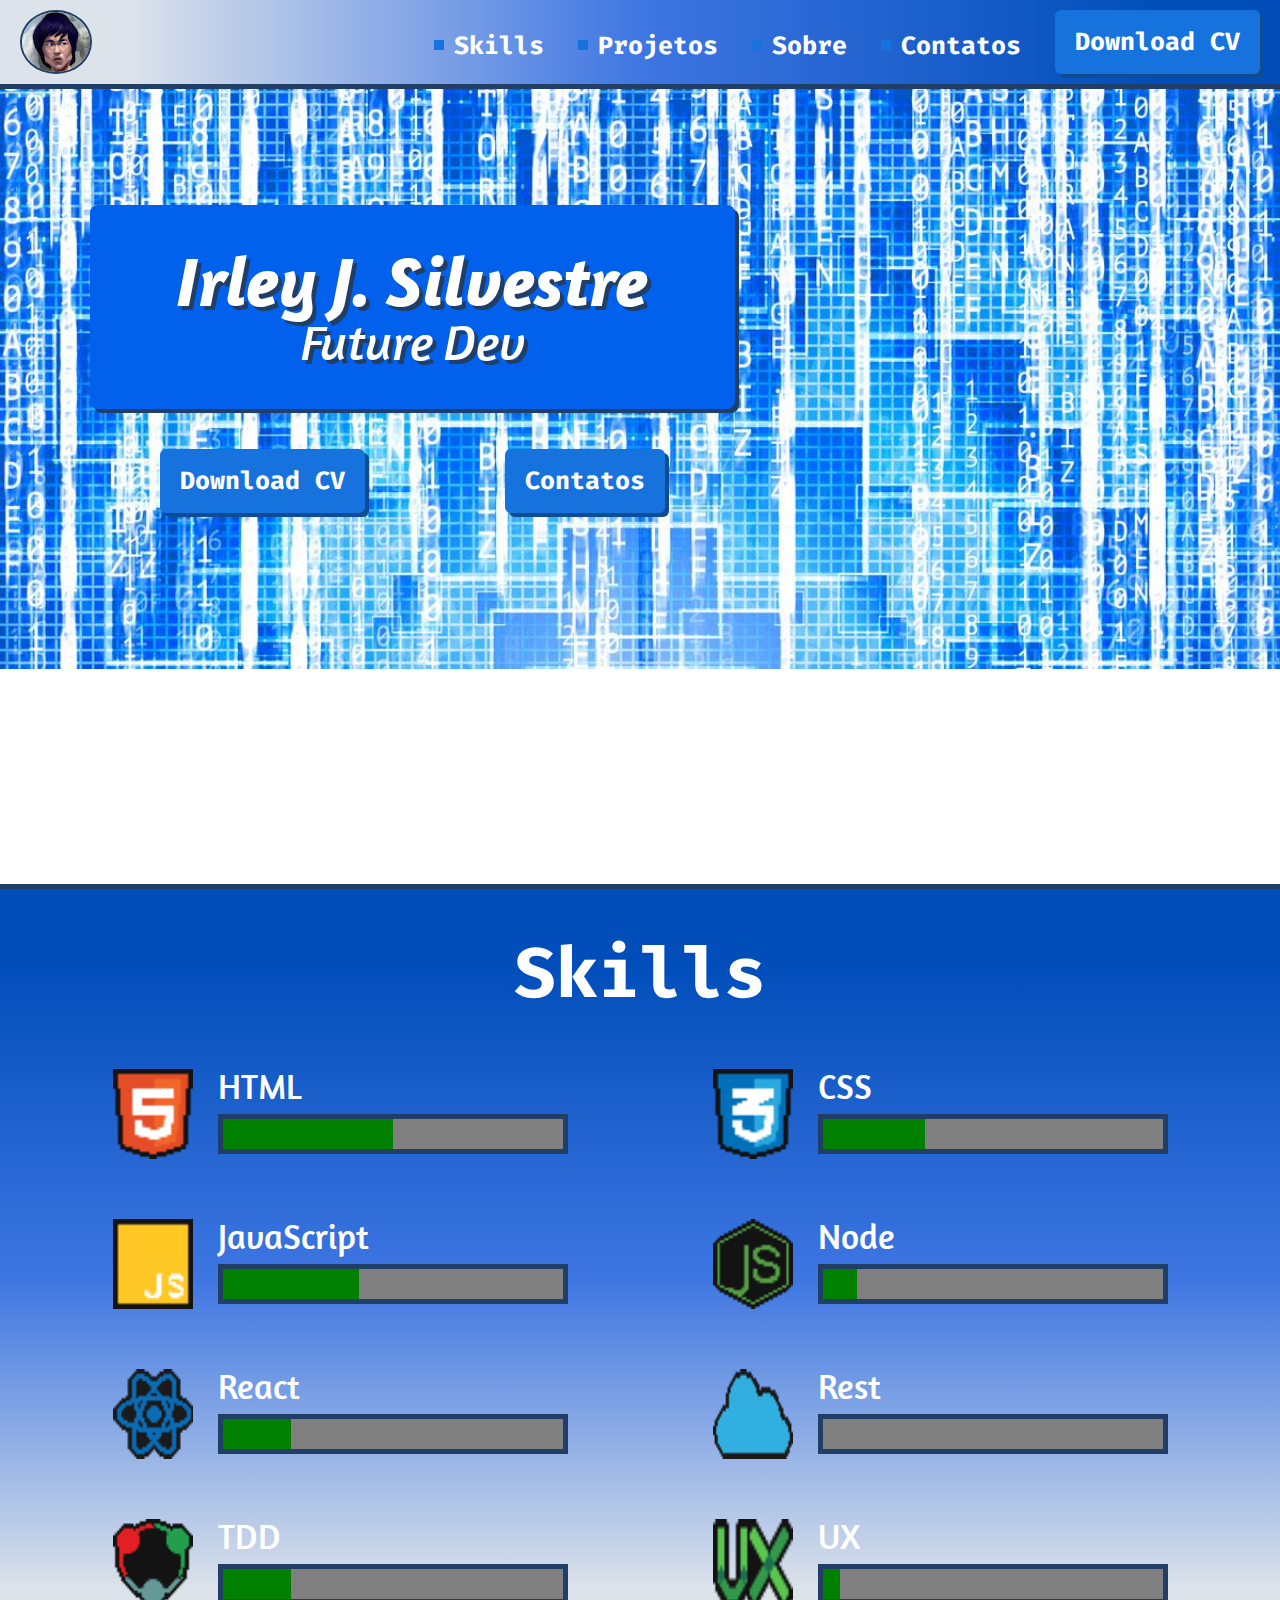
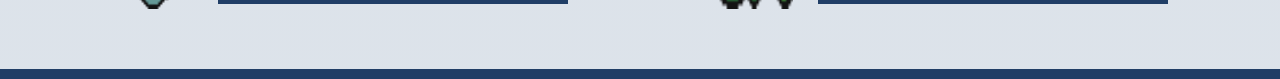
==== index.html @ 243b1c87 "Aplicado RS CSS" ====
<!DOCTYPE html>
<html lang="pt-BR">
    <head>
        <meta charset="UTF-8">
        <meta http-equiv="X-UA-Compatible" content="IE=edge">
        <meta name="viewport" content="width=device-width, initial-scale=1.0">

        <title>Projeto Curso HTML e CSS Feliz</title>

        <link rel="preconnect" href="https://fonts.gstatic.com">
        <link href="https://fonts.googleapis.com/css2?family=Fira+Code:wght@300;500&display=swap" rel="stylesheet">
        <link rel="preconnect" href="https://fonts.gstatic.com">
        <link href="https://fonts.googleapis.com/css2?family=Amaranth:ital@0;1&display=swap" rel="stylesheet">
        
        <link rel="stylesheet" href="./css/reset.css">
        <link rel="stylesheet" href="./css/header.css">
        <link rel="stylesheet" href="./css/banner.css">
        <link rel="stylesheet" href="./css/box.css">
        <link rel="stylesheet" href="./css/main-title.css">
        <link rel="stylesheet" href="./css/subtitle.css">
        <link rel="stylesheet" href="./css/action.css">
        <link rel="stylesheet" href="./css/buttons.css">
        <link rel="stylesheet" href="./css/section.css">
        <link rel="stylesheet" href="./css/skill-tec.css">
        <link rel="stylesheet" href="./css/progress-bar.css">

    </head>
    <body>
        <header class="header">
            <img class="imgLogo" src="./assets/img/caricatura_lee.png" alt="Logomarco do site">
            <nav class="navigation">
                <a class="action" href="#" lang="en">Skills</a>
                <a class="action" href="#">Projetos</a>
                <a class="action" href="#">Sobre</a>
                <a class="action" href="#">Contatos</a>
                <a class="button" href="" lang="en"> Download CV </a>
            </nav>                        
        </header> 
        <section class="banner">
            <div class="wrapper">
                <div class="box">
                    <h1 class="main-title"> Irley J. Silvestre </h1>
                    <h2 class="subTittle">Future Dev</h2>                
                </div>

                <div class="navigation">
                    <a class="button" href="#">Download CV</a>
                    <a class="button" href="#">Contatos</a>
                </div>                                
            </div>
        </section>
        <section class="section">
            <h1 class="main-title -second">Skills</h1>
            <div class="wrapper-skills">
                <article class="skill-tec">
                    <img class="icon" src=".//assets/img/icon-html5.png" alt="Logotipo html5">
                    <div class="right">
                        <h3 class="title">HTML</h3>
                        <progress class="progress-bar" max="100" value="50">
                            50%
                        </progress>
                    </div>
                </article>
                <article class="skill-tec">
                    <img class="icon" src=".//assets/img/icon-css.png" alt="Logotipo CSS">
                    <div class="right">
                        <h3 class="title">CSS</h3>
                        <progress class="progress-bar" max="100" value="30">
                            30%
                        </progress>
                    </div>
                </article>
                <article class="skill-tec">
                    <img class="icon" src=".//assets/img/icon-js.png" alt="Logotipo Javascript">
                    <div class="right">
                        <h3 class="title">JavaScript</h3>
                        <progress class="progress-bar" max="100" value="40">
                            40%
                        </progress>
                    </div>
                </article>
                <article class="skill-tec">
                    <img class="icon" src=".//assets/img/icon-node-js.png" alt="Logotipo Node">
                    <div class="right">
                        <h3 class="title">Node</h3>
                        <progress class="progress-bar" max="100" value="10">
                            10%
                        </progress>
                    </div>
                </article>
                <article class="skill-tec">
                    <img class="icon" src=".//assets/img/icon-react.png" alt="Logotipo React">
                    <div class="right">
                        <h3 class="title">React</h3>
                        <progress class="progress-bar" max="100" value="20">
                            20%
                        </progress>
                    </div>
                </article>
                <article class="skill-tec">
                    <img class="icon" src=".//assets/img/icon-rest.png" alt="Logotipo Rest">
                    <div class="right">
                        <h3 class="title">Rest</h3>
                        <progress class="progress-bar" max="100" value="0">
                            0%
                        </progress>
                    </div>
                </article>
                <article class="skill-tec">
                    <img class="icon" src=".//assets/img/icon-tdd.png" alt="Logotipo TDD">
                    <div class="right">
                        <h3 class="title">TDD</h3>
                        <progress class="progress-bar" max="100" value="20">
                            2%
                        </progress>
                    </div>
                </article>
                <article class="skill-tec">
                    <img class="icon" src=".//assets/img/icon-ux.png" alt="Logotipo UX">
                    <div class="right">
                        <h3 class="title">UX</h3>
                        <progress class="progress-bar" max="100" value="5">
                            5%
                        </progress>
                    </div>
                </article>
            </div>
        </section>
    </body>
</html>
---- css/header.css ----
.imgLogo {
    border-radius: 50%;
    border: 2px solid #203e66;
}

.header {
    
    display: flex;
    justify-content: space-between;
    background: rgb(22, 152, 222);
    background: linear-gradient(270deg, rgb(1, 78, 186) 10%, rgb(62, 118, 226) 50%, rgba(217, 224, 232, 0.91) 90%);
    /* background-color: #379ea5; */
    border-bottom: 5px solid #203e66;
    padding: 10px 20px;
}
---- css/banner.css ----
.banner {
    background-image: url(../assets/img/BannerMatrix.png);
    background-repeat: no-repeat;
    background-size: 100%;
    box-sizing: border-box;
    border-bottom: 5px solid #203e66;
    height: 800px;
    padding-top: 116px;
    padding-left: 90px;
}

.banner .wrapper {
    display: flex;
    flex-direction: column;
    width: 645px;
}

.banner .box {
    margin-bottom: 40px;
}

.banner .navigation {
    display: flex;
    flex-direction: row;
    justify-content: space-around;    
}
---- css/box.css ----
.box {
    background-color: #0161ec;
    box-shadow: 4px 4px 0px #203e66;
    border-radius: 8px;
    display: inline-block;
    text-align: center;
    padding: 42px 44px ; 

}

.box .title{
    margin-bottom: 28px;
}
---- css/main-title.css ----
.main-title {
    font-size: 70px;
    font-family: "Amaranth", Arial, Helvetica, sans-serif;
    font-weight: bold;
    color: #fff;
    font-style: italic;
    text-shadow: 4px 4px 0px #203e66;
}

.main-title.-second {
    text-align: center;
    font-family: "Fira code", Arial, Helvetica, sans-serif;
    margin-bottom: 60px;
    text-shadow: none;
    font-style: normal;
}
---- css/subtitle.css ----
.subTittle {
    font-size: 50px;
    font-family: "Amaranth", Arial, Helvetica, sans-serif;
    font-style: italic;
    color: #fff;
    text-shadow: 4px 4px 0px #203e66;
}
---- css/action.css ----
.action {
    display: inline-flex;
    align-items: center;
    color: #ffffff;
    font-weight: bold;
    font-size: 25px;
    font-family: "Fira code", Arial, Helvetica, sans-serif;
    text-decoration: none;
    margin-right: 30px;
}

.action::before {
    content: "";
    background-color: #1673DE;
    width: 10px;
    height: 10px;
    margin-right: 10px;
}
---- css/buttons.css ----
.button {
    display: inline-block;
    background-color: #1673DE;
    font-weight: bold;
    font-size: 25px;
    color: #ffffff;
    font-family: "Fira code", Arial, Helvetica, sans-serif;
    text-decoration: none;
    border-radius: 6px;
    height: 30px;
    line-height: 30px;
    padding: 17px 20px;
    margin-right: 0px;
    box-shadow: 4px 4px 0px #0F4C91;
    transition: transform 300ms;
}

.button:hover {

    transform: scale(1.08);
}
---- css/section.css ----
.section {
    display: flex;
    flex-direction: column;
    align-items: center;
    background: rgb(22, 152, 222);
    background: linear-gradient(180deg, rgb(1, 78, 186) 10%, rgb(62, 118, 226) 50%, rgba(217, 224, 232, 0.91) 90%);
    height: 730px;
    width: 100%;
    border-bottom: 10px solid #203e66;
    padding-top: 50px;
}
.wrapper-skills {
    display: flex;
    justify-content: space-around;
    flex-wrap: wrap;
    width: 1200px;
    height: 700px;
}
---- css/skill-tec.css ----
.skill-tec {
    display: flex;
    font-size: 35px;
    font-family: "Amaranth", Arial, Helvetica, sans-serif;
    color: #fff;
}

.skill-tec .rigth {
    display: flex;
    flex-direction: column;
}

.skill-tec .title {
    margin-right: 20px;
    margin-bottom: 10px;
}
.skill-tec .icon {
    margin-right: 25px;
    height: 90px;
    width: 80px;
}
---- css/progress-bar.css ----
.progress-bar {
    box-sizing: border-box;
    background-color: #fff;
    border: 5px solid #203e66;
    height: 40px;

}
.progress-bar::-webkit-progress-bar, 
.progress-bar::-moz-progress-bar {
    background-color: 379ea5;
}
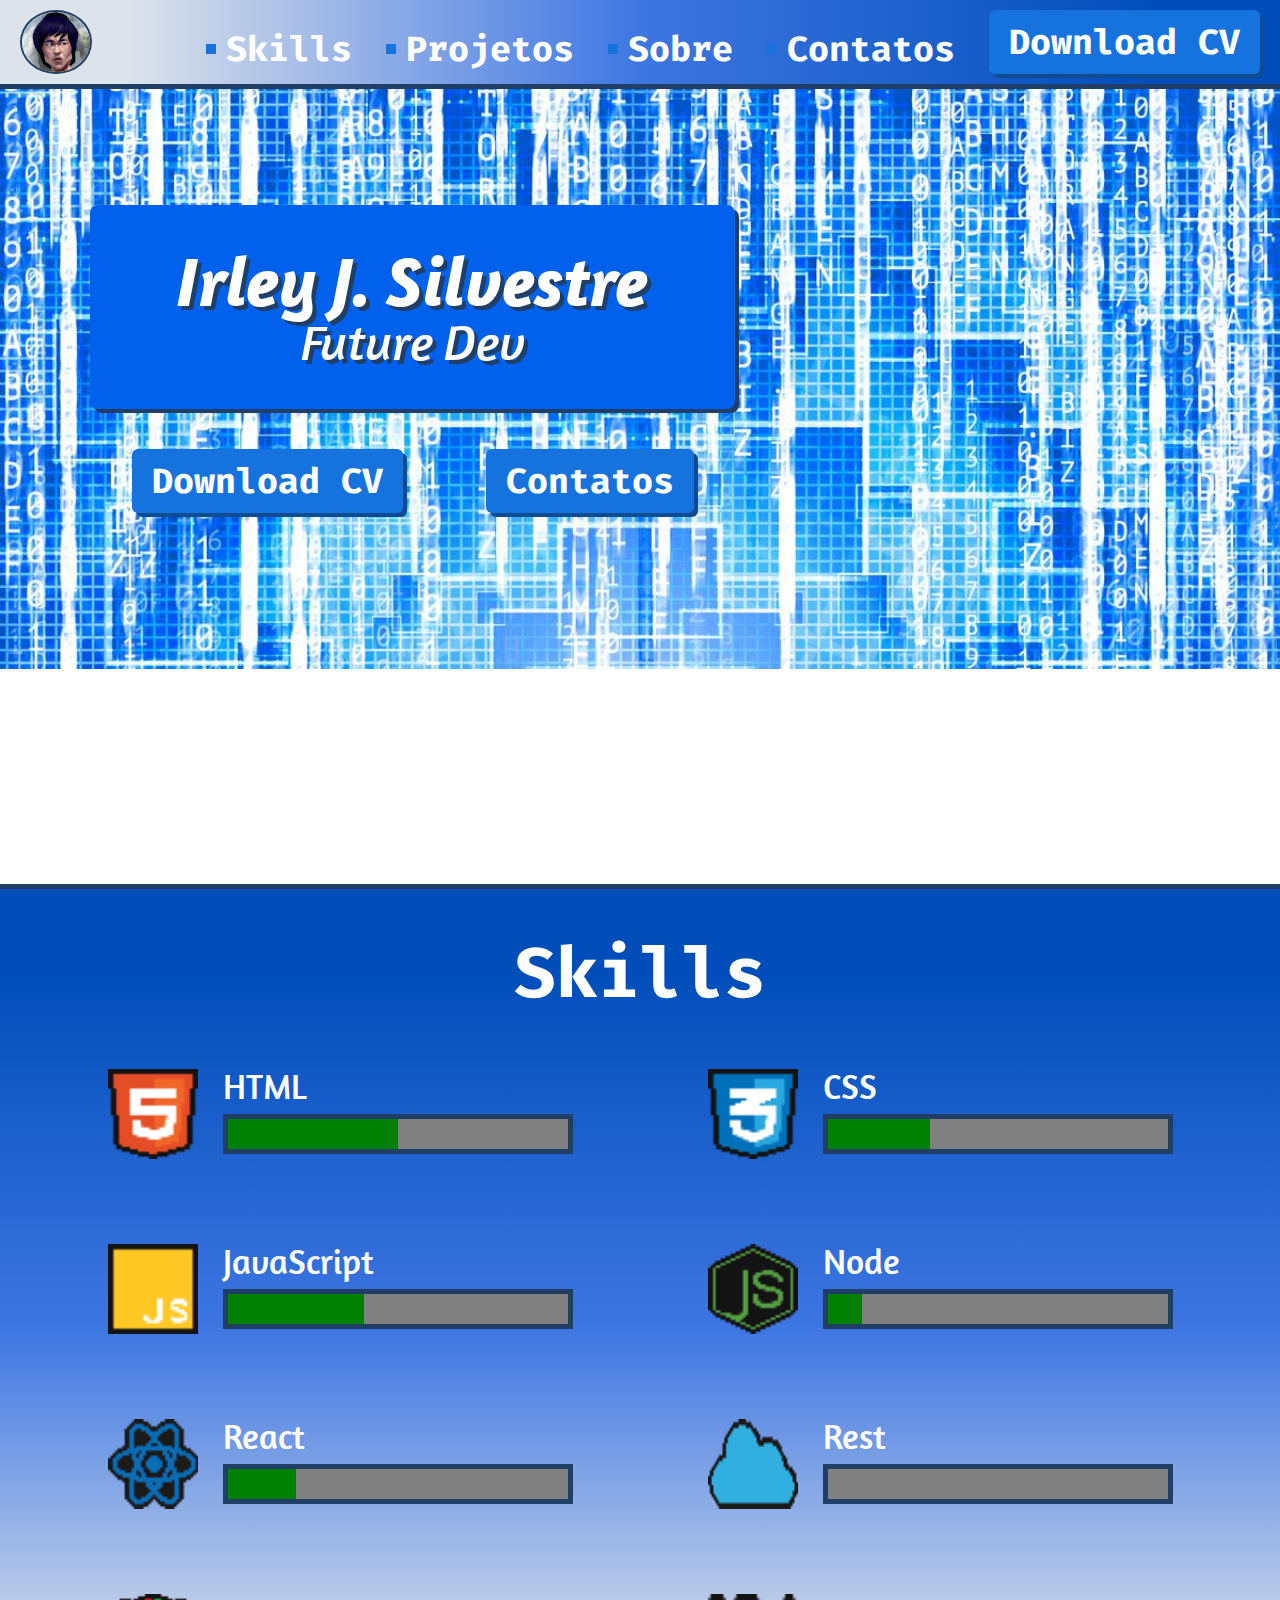
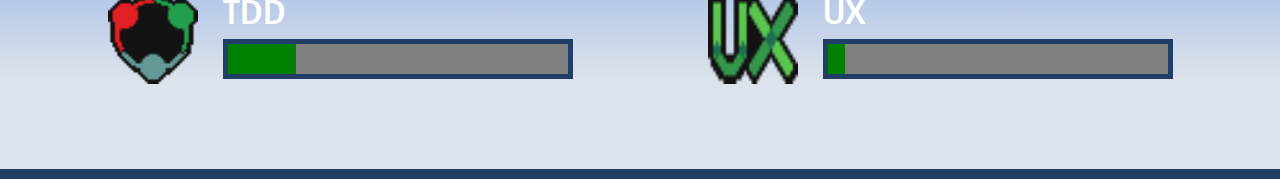
==== commit 1de92e37: "Finalizado e modificao" ====
--- a/index.html
+++ b/index.html
@@ -22,6 +22,7 @@
         <link rel="stylesheet" href="./css/buttons.css">
         <link rel="stylesheet" href="./css/section.css">
         <link rel="stylesheet" href="./css/skill-tec.css">
+        <link rel="stylesheet" href="./css/wrapper-skill.css">
         <link rel="stylesheet" href="./css/progress-bar.css">
 
     </head>
@@ -51,7 +52,7 @@
         </section>
         <section class="section">
             <h1 class="main-title -second">Skills</h1>
-            <div class="wrapper-skills">
+            <div class="wrapper-skill">
                 <article class="skill-tec">
                     <img class="icon" src=".//assets/img/icon-html5.png" alt="Logotipo html5">
                     <div class="right">
--- a/css/action.css
+++ b/css/action.css
@@ -3,7 +3,7 @@
     align-items: center;
     color: #ffffff;
     font-weight: bold;
-    font-size: 25px;
+    font-size: 35px;
     font-family: "Fira code", Arial, Helvetica, sans-serif;
     text-decoration: none;
     margin-right: 30px;
--- a/css/buttons.css
+++ b/css/buttons.css
@@ -2,7 +2,7 @@
     display: inline-block;
     background-color: #1673DE;
     font-weight: bold;
-    font-size: 25px;
+    font-size: 35px;
     color: #ffffff;
     font-family: "Fira code", Arial, Helvetica, sans-serif;
     text-decoration: none;
--- a/css/section.css
+++ b/css/section.css
@@ -1,19 +1,7 @@
 .section {
-    display: flex;
-    flex-direction: column;
-    align-items: center;
     background: rgb(22, 152, 222);
     background: linear-gradient(180deg, rgb(1, 78, 186) 10%, rgb(62, 118, 226) 50%, rgba(217, 224, 232, 0.91) 90%);
-    height: 730px;
-    width: 100%;
     border-bottom: 10px solid #203e66;
     padding-top: 50px;
 }
-.wrapper-skills {
-    display: flex;
-    justify-content: space-around;
-    flex-wrap: wrap;
-    width: 1200px;
-    height: 700px;
-}
 
--- a/css/skill-tec.css
+++ b/css/skill-tec.css
@@ -3,6 +3,8 @@
     font-size: 35px;
     font-family: "Amaranth", Arial, Helvetica, sans-serif;
     color: #fff;
+    
+    
 }
 
 .skill-tec .rigth {
@@ -17,5 +19,5 @@
 .skill-tec .icon {
     margin-right: 25px;
     height: 90px;
-    width: 80px;
+    width: 90px;
 }--- a/css/wrapper-skill.css
+++ b/css/wrapper-skill.css
@@ -0,0 +1,9 @@
+.wrapper-skill {
+    display: flex;
+    justify-content: space-around;
+    flex-wrap: wrap;
+    margin-left: auto;
+    margin-right: auto;
+    width: 1200px;
+    height: 700px;
+}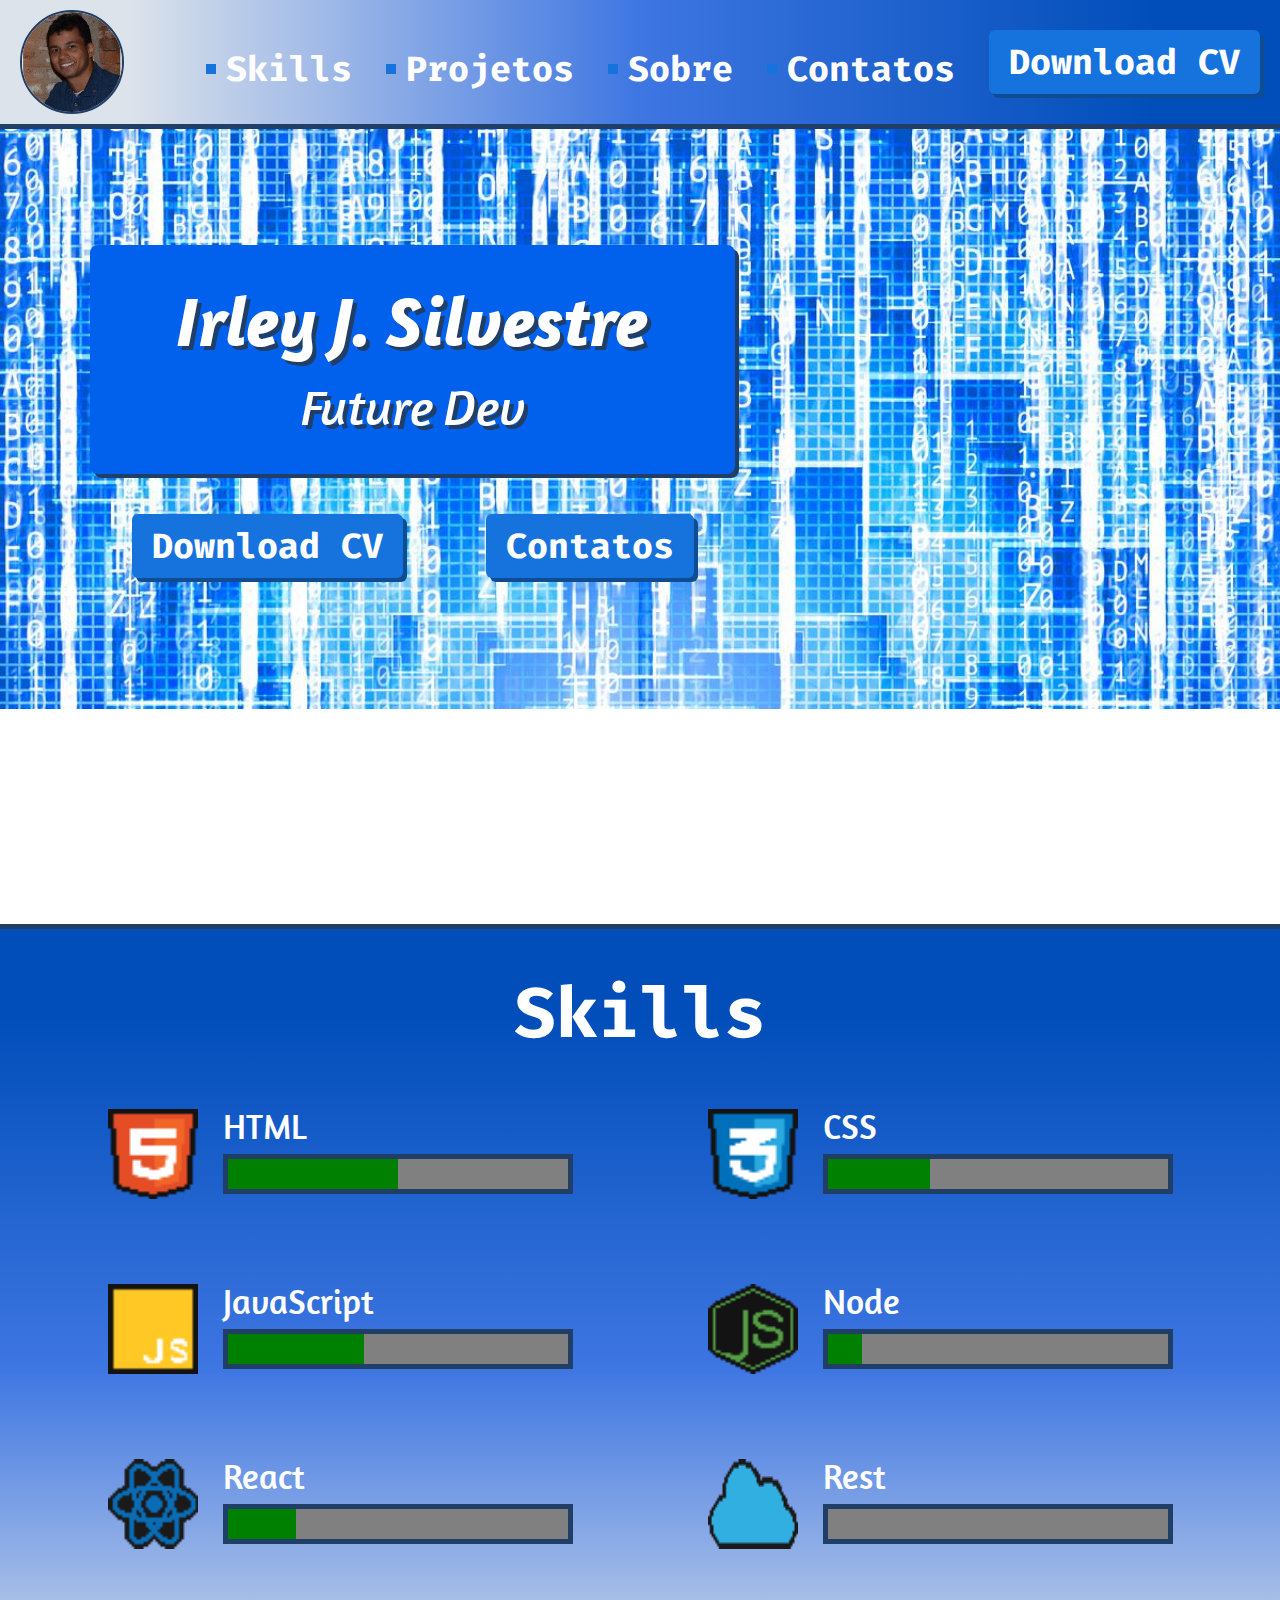
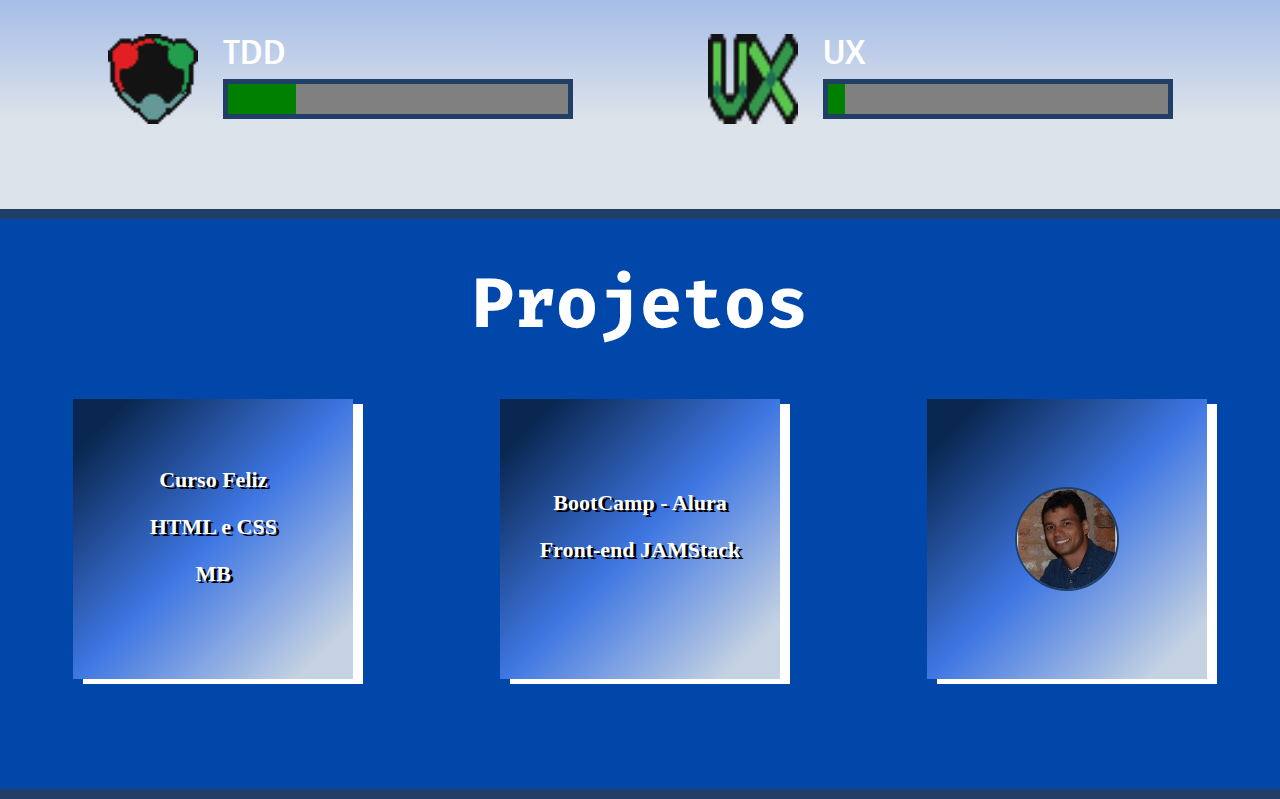
==== commit b6a83312: "fim desafio modulo 5" ====
--- a/index.html
+++ b/index.html
@@ -13,23 +13,25 @@
         <link href="https://fonts.googleapis.com/css2?family=Amaranth:ital@0;1&display=swap" rel="stylesheet">
         
         <link rel="stylesheet" href="./css/reset.css">
-        <link rel="stylesheet" href="./css/header.css">
-        <link rel="stylesheet" href="./css/banner.css">
+        <link rel="stylesheet" href="./css/header-page.css">
+        <link rel="stylesheet" href="./css/section-banner.css">
         <link rel="stylesheet" href="./css/box.css">
         <link rel="stylesheet" href="./css/main-title.css">
-        <link rel="stylesheet" href="./css/subtitle.css">
+        <link rel="stylesheet" href="./css/main-subtitle.css">
         <link rel="stylesheet" href="./css/action.css">
         <link rel="stylesheet" href="./css/buttons.css">
         <link rel="stylesheet" href="./css/section.css">
         <link rel="stylesheet" href="./css/skill-tec.css">
         <link rel="stylesheet" href="./css/wrapper-skill.css">
         <link rel="stylesheet" href="./css/progress-bar.css">
+        <link rel="stylesheet" href="./css/info-projects.css">
+        <link rel="stylesheet" href="./css/wrapper-projects.css">
 
     </head>
     <body>
-        <header class="header">
-            <img class="imgLogo" src="./assets/img/caricatura_lee.png" alt="Logomarco do site">
-            <nav class="navigation">
+        <header class="header-page">
+            <img class="img" src="./assets/img/img-perfil.jpg" alt="Logomarco do site">
+            <nav >
                 <a class="action" href="#" lang="en">Skills</a>
                 <a class="action" href="#">Projetos</a>
                 <a class="action" href="#">Sobre</a>
@@ -37,11 +39,11 @@
                 <a class="button" href="" lang="en"> Download CV </a>
             </nav>                        
         </header> 
-        <section class="banner">
+        <section class="section-banner">
             <div class="wrapper">
                 <div class="box">
                     <h1 class="main-title"> Irley J. Silvestre </h1>
-                    <h2 class="subTittle">Future Dev</h2>                
+                    <h2 class="main-subtitle">Future Dev</h2>                
                 </div>
 
                 <div class="navigation">
@@ -127,5 +129,27 @@
                 </article>
             </div>
         </section>
+        <section class="section -projetos">
+            <h1 class="main-title -second"> Projetos</h1>
+            <div class="wrapper-projects">
+                <div class="info-projects">
+                <div>
+                    <h1 class="title">Curso Feliz</h1>
+                    <h2 class="title">HTML e CSS</h2>
+                    <h3 class="title">MB</h3>
+                </div>
+                </div>
+                <div class="info-projects">
+                    <div>
+                        <h1 class="title">BootCamp - Alura</h1>
+                        <h2 class="title">Front-end JAMStack</h2>
+                    </div>
+                </div>
+
+                <div class="info-projects">
+                    <img class="img" src="./assets/img/img-perfil.jpg" alt="Logomarco do site">
+                </div>
+            </div>
+        </section>
     </body>
 </html>--- a/css/header-page.css
+++ b/css/header-page.css
@@ -0,0 +1,14 @@
+.header-page {
+    display: flex;
+    align-items: center;
+    justify-content: space-between;
+    background: linear-gradient(270deg, rgb(1, 78, 186) 10%, rgb(62, 118, 226) 50%, rgba(217, 224, 232, 0.91) 90%);
+    border-bottom: 5px solid #203e66;
+    padding: 10px 20px;
+}
+.img {
+    border-radius: 50%;
+    border: 2px solid #203e66;
+    height: 100px;
+}
+
--- a/css/section-banner.css
+++ b/css/section-banner.css
@@ -0,0 +1,26 @@
+.section-banner {
+    background-image: url(../assets/img/BannerMatrix.png);
+    background-repeat: no-repeat;
+    background-size: 100%;
+    box-sizing: border-box;
+    border-bottom: 5px solid #203e66;
+    height: 800px;
+    padding-top: 116px;
+    padding-left: 90px;
+}
+
+.section-banner .wrapper {
+    display: flex;
+    flex-direction: column;
+    width: 645px;
+}
+
+.section-banner .box {
+    margin-bottom: 40px;
+}
+
+.section-banner .navigation {
+    display: flex;
+    flex-direction: row;
+    justify-content: space-around;    
+}
--- a/css/main-subtitle.css
+++ b/css/main-subtitle.css
@@ -0,0 +1,8 @@
+.main-subtitle {
+    font-size: 50px;
+    font-family: "Amaranth", Arial, Helvetica, sans-serif;
+    font-style: italic;
+    color: #fff;
+    text-shadow: 4px 4px 0px #203e66;
+    margin-top: 25px;
+}--- a/css/section.css
+++ b/css/section.css
@@ -5,3 +5,8 @@
     padding-top: 50px;
 }
 
+.section.-projetos {
+    background: #0147aa;
+    height: 520px;
+}
+
--- a/css/info-projects.css
+++ b/css/info-projects.css
@@ -0,0 +1,33 @@
+.info-projects {
+    display: flex;
+    justify-content: center;
+    align-items: center;
+    background:  linear-gradient(135deg, rgb(9, 39, 81) 10%, rgb(62, 118, 226) 50%, rgba(217, 224, 232, 0.91) 90%);
+    box-shadow: 10px 5px  0 #fff;
+    margin-left: auto;
+    margin-right: auto;
+    font-size: 30px;
+    text-align: center;
+    width: 280px;
+    height: 280px;
+    transition: transform 300ms;
+}
+
+.info-projects:hover {
+    transform: scale(1.05);
+}
+
+.info-projects .img-projects {
+    border-radius: 5px;
+    width: 210px;
+    height: 245px;
+    background-size: 100%;
+}
+
+.info-projects .title{
+    font-size: 22px;
+    font-weight: bold;
+    color: #fff;
+    margin-bottom: 25px;
+    text-shadow: 3px 2px black;
+}--- a/css/wrapper-projects.css
+++ b/css/wrapper-projects.css
@@ -0,0 +1,3 @@
+.wrapper-projects{
+    display: flex;
+}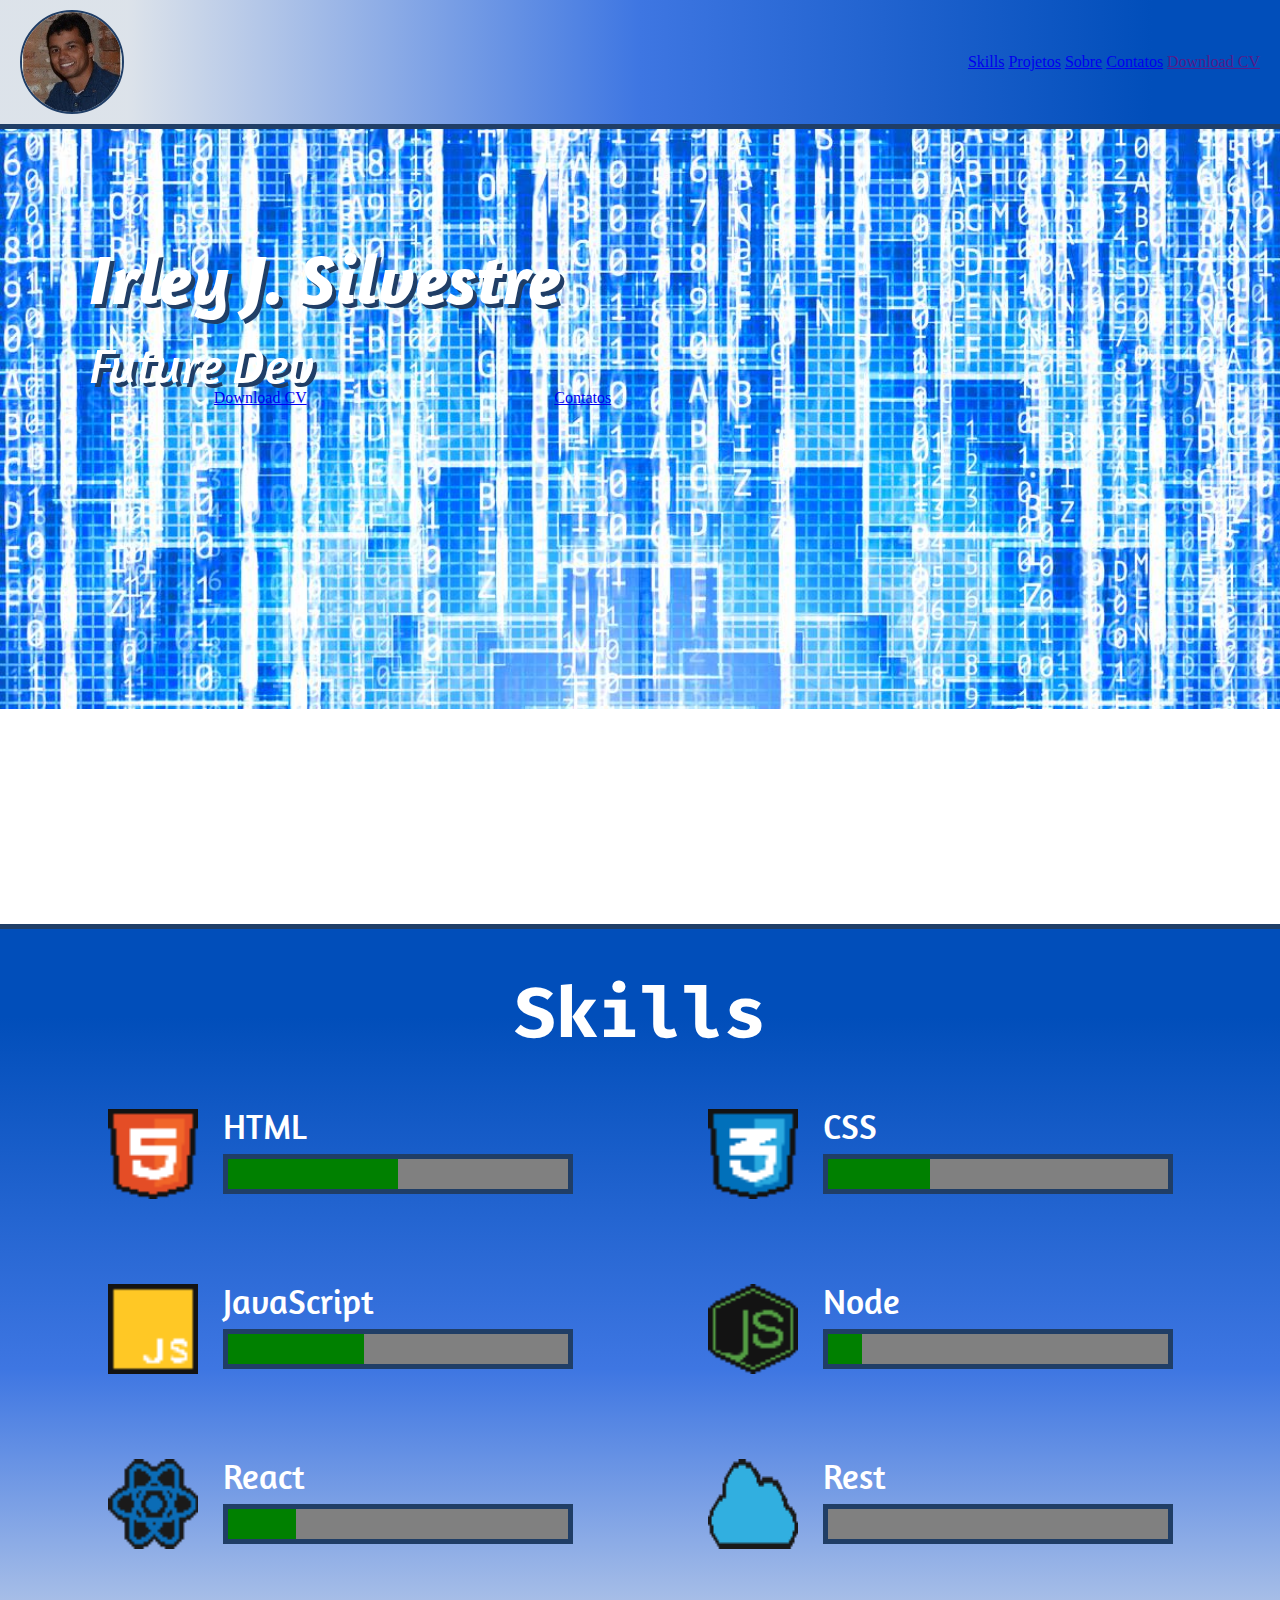
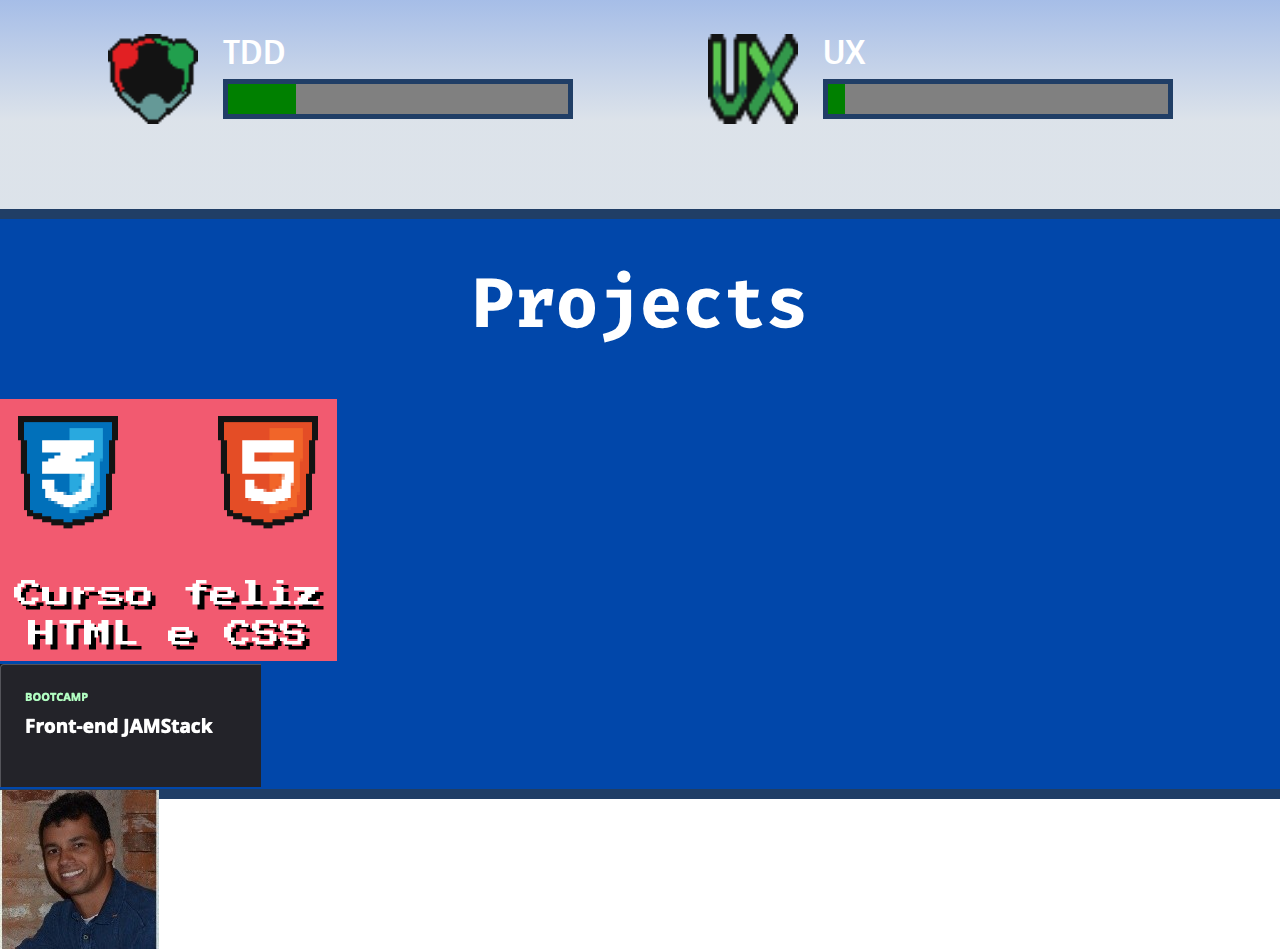
==== commit 10a161da: "colocado padrao rscss" ====
--- a/index.html
+++ b/index.html
@@ -15,40 +15,40 @@
         <link rel="stylesheet" href="./css/reset.css">
         <link rel="stylesheet" href="./css/header-page.css">
         <link rel="stylesheet" href="./css/section-banner.css">
-        <link rel="stylesheet" href="./css/box.css">
+        <link rel="stylesheet" href="./css/main-box.css">
         <link rel="stylesheet" href="./css/main-title.css">
         <link rel="stylesheet" href="./css/main-subtitle.css">
-        <link rel="stylesheet" href="./css/action.css">
-        <link rel="stylesheet" href="./css/buttons.css">
+        <link rel="stylesheet" href="./css/main-action.css">
+        <link rel="stylesheet" href="./css/main-buttons.css">
         <link rel="stylesheet" href="./css/section.css">
         <link rel="stylesheet" href="./css/skill-tec.css">
         <link rel="stylesheet" href="./css/wrapper-skill.css">
         <link rel="stylesheet" href="./css/progress-bar.css">
-        <link rel="stylesheet" href="./css/info-projects.css">
-        <link rel="stylesheet" href="./css/wrapper-projects.css">
+        <link rel="stylesheet" href="./css/card-projec.css">
+        <link rel="stylesheet" href="./css/wrapper-card.css">
 
     </head>
     <body>
         <header class="header-page">
             <img class="img" src="./assets/img/img-perfil.jpg" alt="Logomarco do site">
             <nav >
-                <a class="action" href="#" lang="en">Skills</a>
-                <a class="action" href="#">Projetos</a>
-                <a class="action" href="#">Sobre</a>
-                <a class="action" href="#">Contatos</a>
-                <a class="button" href="" lang="en"> Download CV </a>
+                <a class="main-action" href="#" lang="en">Skills</a>
+                <a class="main-action" href="#">Projetos</a>
+                <a class="main-action" href="#">Sobre</a>
+                <a class="main-action" href="#">Contatos</a>
+                <a class="main-button" href="" lang="en"> Download CV </a>
             </nav>                        
         </header> 
         <section class="section-banner">
             <div class="wrapper">
-                <div class="box">
+                <div class="main-box">
                     <h1 class="main-title"> Irley J. Silvestre </h1>
                     <h2 class="main-subtitle">Future Dev</h2>                
                 </div>
 
                 <div class="navigation">
-                    <a class="button" href="#">Download CV</a>
-                    <a class="button" href="#">Contatos</a>
+                    <a class="main-button" href="#">Download CV</a>
+                    <a class="main-button" href="#">Contatos</a>
                 </div>                                
             </div>
         </section>
@@ -130,25 +130,23 @@
             </div>
         </section>
         <section class="section -projetos">
-            <h1 class="main-title -second"> Projetos</h1>
-            <div class="wrapper-projects">
-                <div class="info-projects">
-                <div>
-                    <h1 class="title">Curso Feliz</h1>
-                    <h2 class="title">HTML e CSS</h2>
-                    <h3 class="title">MB</h3>
-                </div>
-                </div>
-                <div class="info-projects">
-                    <div>
-                        <h1 class="title">BootCamp - Alura</h1>
-                        <h2 class="title">Front-end JAMStack</h2>
-                    </div>
-                </div>
-
-                <div class="info-projects">
-                    <img class="img" src="./assets/img/img-perfil.jpg" alt="Logomarco do site">
-                </div>
+            <h1 class="main-title -second">Projects</h1>
+            <div class="wrapper-card">
+                <a href="https://irleysilvestre.github.io/html-css-feliz/" target="_blank">
+                    <figure class = "card-project">
+                        <img class="logo" src="./assets/img/html-css-feliz.png" alt="Logo curso heml feliz">
+                    </figure>
+                </a>
+                <a href="https://bootcampsinstalura-n6upcvymy-irleysilvestre.vercel.app" target="_blank">
+                    <figure class="card-project -mgcenter ">
+                        <img class="logo" src="./assets/img/bootcamp-front-end.png" alt="Logo curso heml feliz">
+                    </figure>
+                </a>
+                <a href="#">
+                    <figure class="card-project">
+                        <img class="logo" src="./assets/img/img-perfil.jpg" alt="Logo curso heml feliz">
+                    </figure>
+                </a>
             </div>
         </section>
     </body>
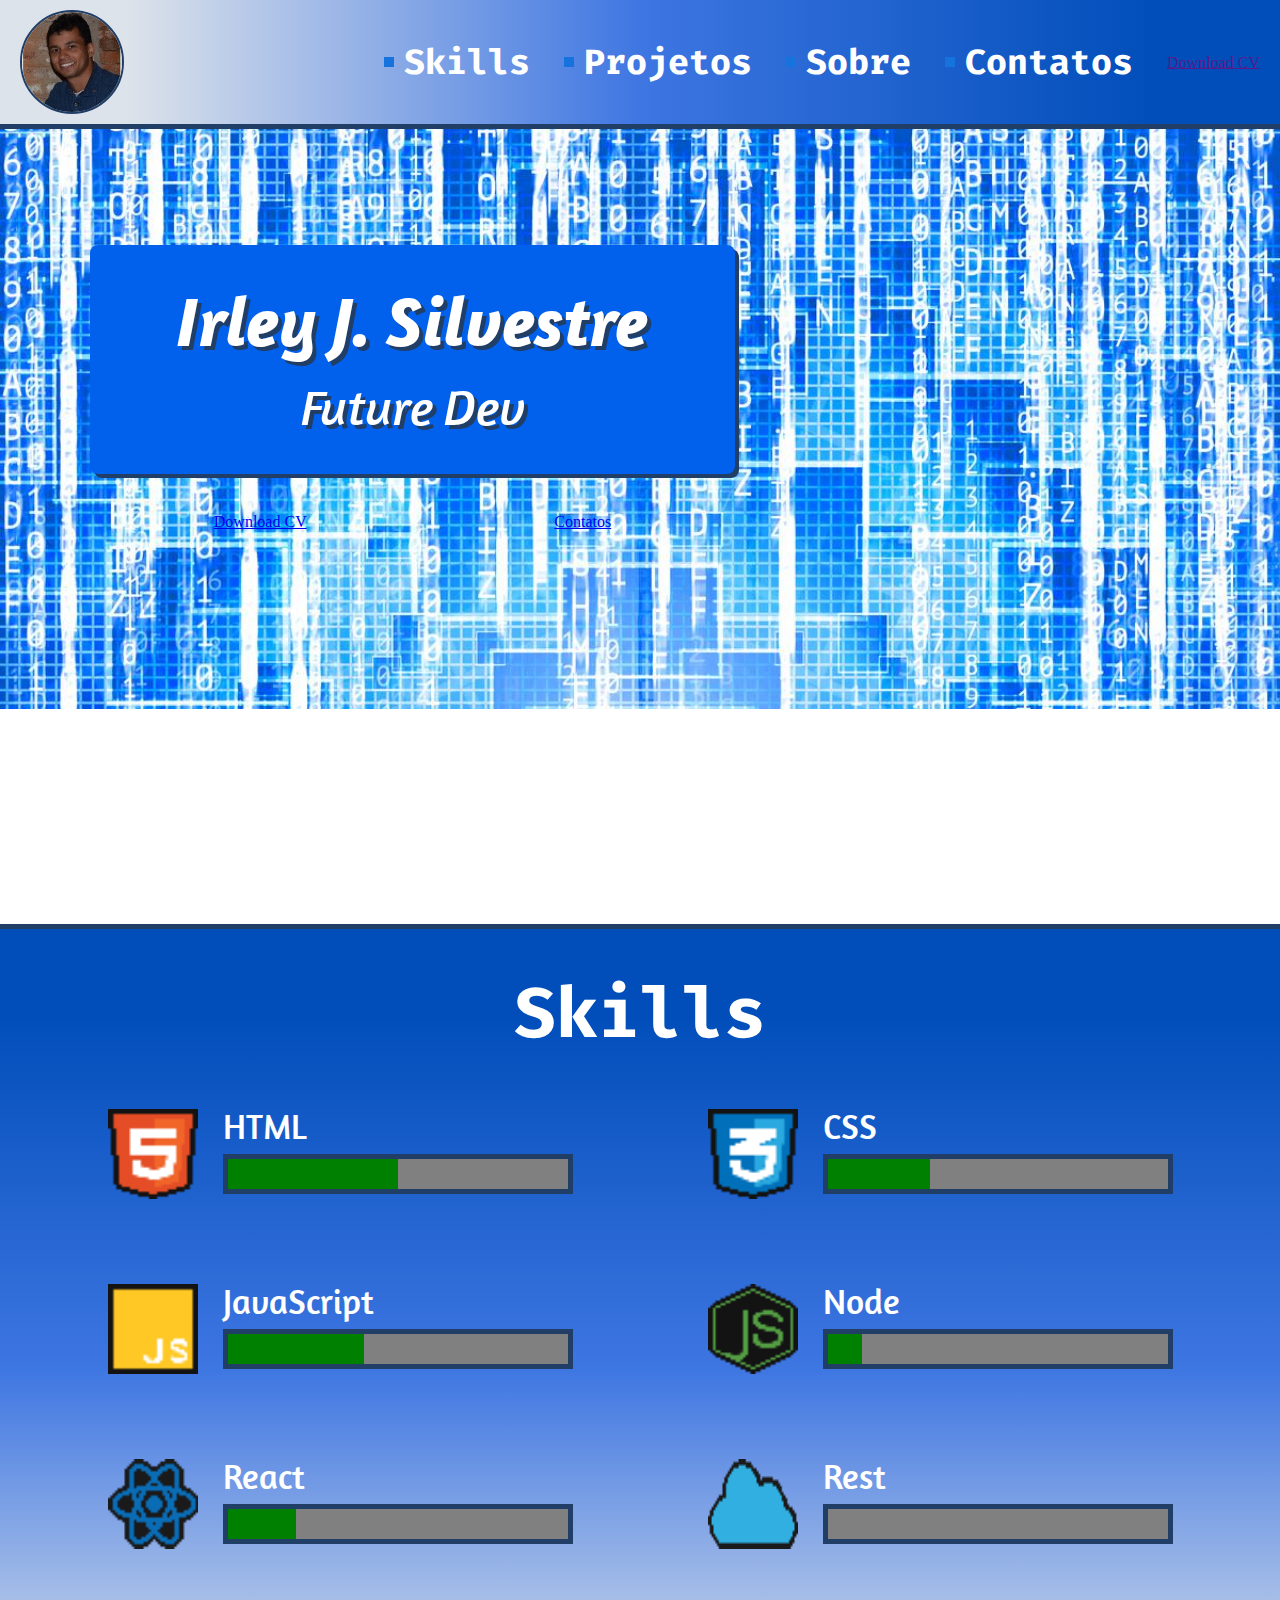
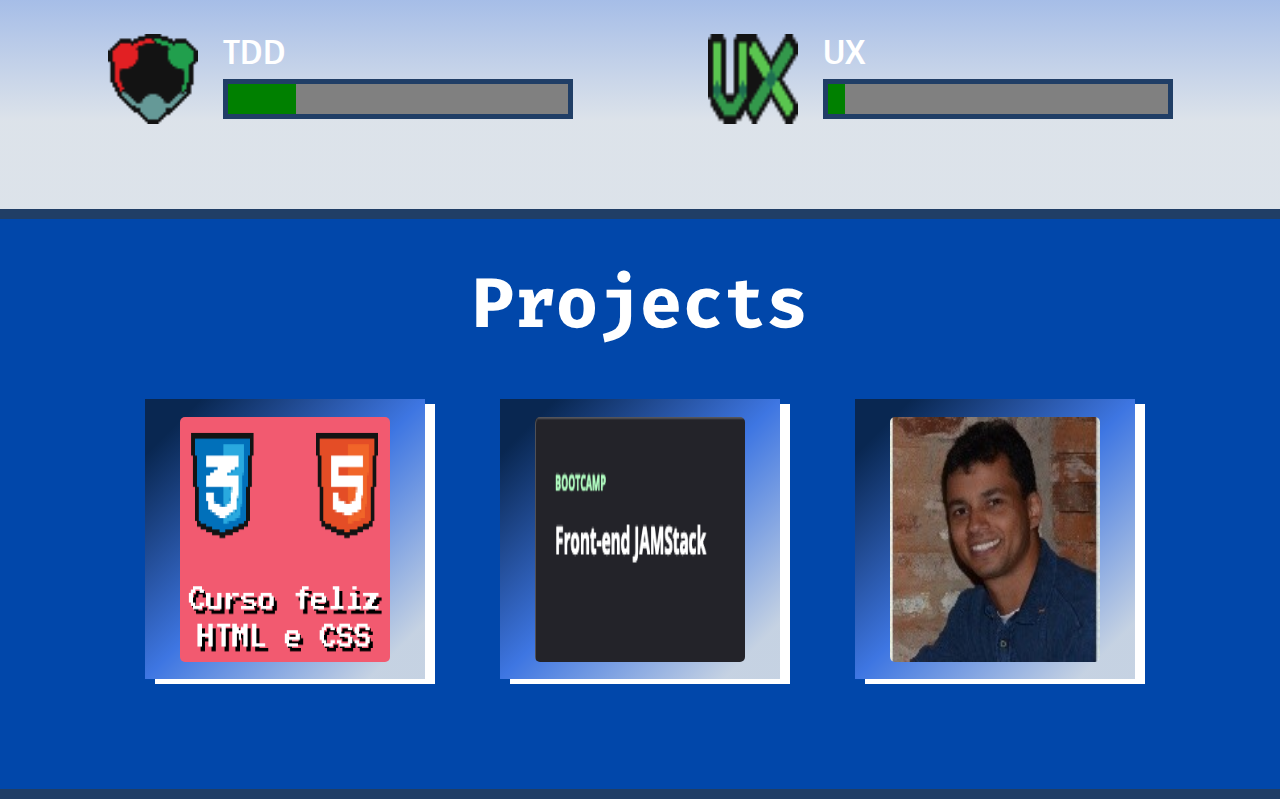
==== commit cbbb570f: "chang sectio to main-saction" ====
--- a/index.html
+++ b/index.html
@@ -20,7 +20,7 @@
         <link rel="stylesheet" href="./css/main-subtitle.css">
         <link rel="stylesheet" href="./css/main-action.css">
         <link rel="stylesheet" href="./css/main-buttons.css">
-        <link rel="stylesheet" href="./css/section.css">
+        <link rel="stylesheet" href="./css/main-section.css">
         <link rel="stylesheet" href="./css/skill-tec.css">
         <link rel="stylesheet" href="./css/wrapper-skill.css">
         <link rel="stylesheet" href="./css/progress-bar.css">
@@ -52,7 +52,7 @@
                 </div>                                
             </div>
         </section>
-        <section class="section">
+        <section class="main-section">
             <h1 class="main-title -second">Skills</h1>
             <div class="wrapper-skill">
                 <article class="skill-tec">
@@ -129,7 +129,7 @@
                 </article>
             </div>
         </section>
-        <section class="section -projetos">
+        <section class="main-section -projetos">
             <h1 class="main-title -second">Projects</h1>
             <div class="wrapper-card">
                 <a href="https://irleysilvestre.github.io/html-css-feliz/" target="_blank">
--- a/css/section-banner.css
+++ b/css/section-banner.css
@@ -15,7 +15,7 @@
     width: 645px;
 }
 
-.section-banner .box {
+.section-banner .main-box {
     margin-bottom: 40px;
 }
 
--- a/css/main-box.css
+++ b/css/main-box.css
@@ -0,0 +1,13 @@
+.main-box {
+    background-color: #0161ec;
+    box-shadow: 4px 4px 0px #203e66;
+    border-radius: 8px;
+    display: inline-block;
+    text-align: center;
+    padding: 42px 44px ; 
+
+}
+
+.main-box .title{
+    margin-bottom: 28px;
+}
--- a/css/main-action.css
+++ b/css/main-action.css
@@ -0,0 +1,18 @@
+.main-action {
+    display: inline-flex;
+    align-items: center;
+    color: #ffffff;
+    font-weight: bold;
+    font-size: 35px;
+    font-family: "Fira code", Arial, Helvetica, sans-serif;
+    text-decoration: none;
+    margin-right: 30px;
+}
+
+.main-action::before {
+    content: "";
+    background-color: #1673DE;
+    width: 10px;
+    height: 10px;
+    margin-right: 10px;
+}--- a/css/main-section.css
+++ b/css/main-section.css
@@ -0,0 +1,12 @@
+.main-section {
+    background: rgb(22, 152, 222);
+    background: linear-gradient(180deg, rgb(1, 78, 186) 10%, rgb(62, 118, 226) 50%, rgba(217, 224, 232, 0.91) 90%);
+    border-bottom: 10px solid #203e66;
+    padding-top: 50px;
+}
+
+.main-section.-projetos {
+    background: #0147aa;
+    height: 520px;
+}
+
--- a/css/card-projec.css
+++ b/css/card-projec.css
@@ -0,0 +1,27 @@
+.card-project {
+    display: flex;
+    justify-content: center;
+    align-items: center;
+    width: 280px;
+    height: 280px;
+    background:  linear-gradient(135deg, rgb(9, 39, 81) 10%, rgb(62, 118, 226) 50%, rgba(217, 224, 232, 0.91) 90%);
+    box-shadow: 10px 5px  0 #fff;
+    font-size: 30px;
+    transition: transform 300ms;
+
+}
+
+.card-project:hover {
+    transform: scale(1.05);
+}
+
+.card-project .logo{
+    border-radius: 5px;
+    width: 210px;
+    height: 245px;
+    background-size: 100%;
+}
+.card-project.-mgcenter{
+    margin-left: 75px;
+    margin-right: 75px;
+}
--- a/css/wrapper-card.css
+++ b/css/wrapper-card.css
@@ -0,0 +1,4 @@
+.wrapper-card {
+    display: flex;
+    justify-content: center;
+}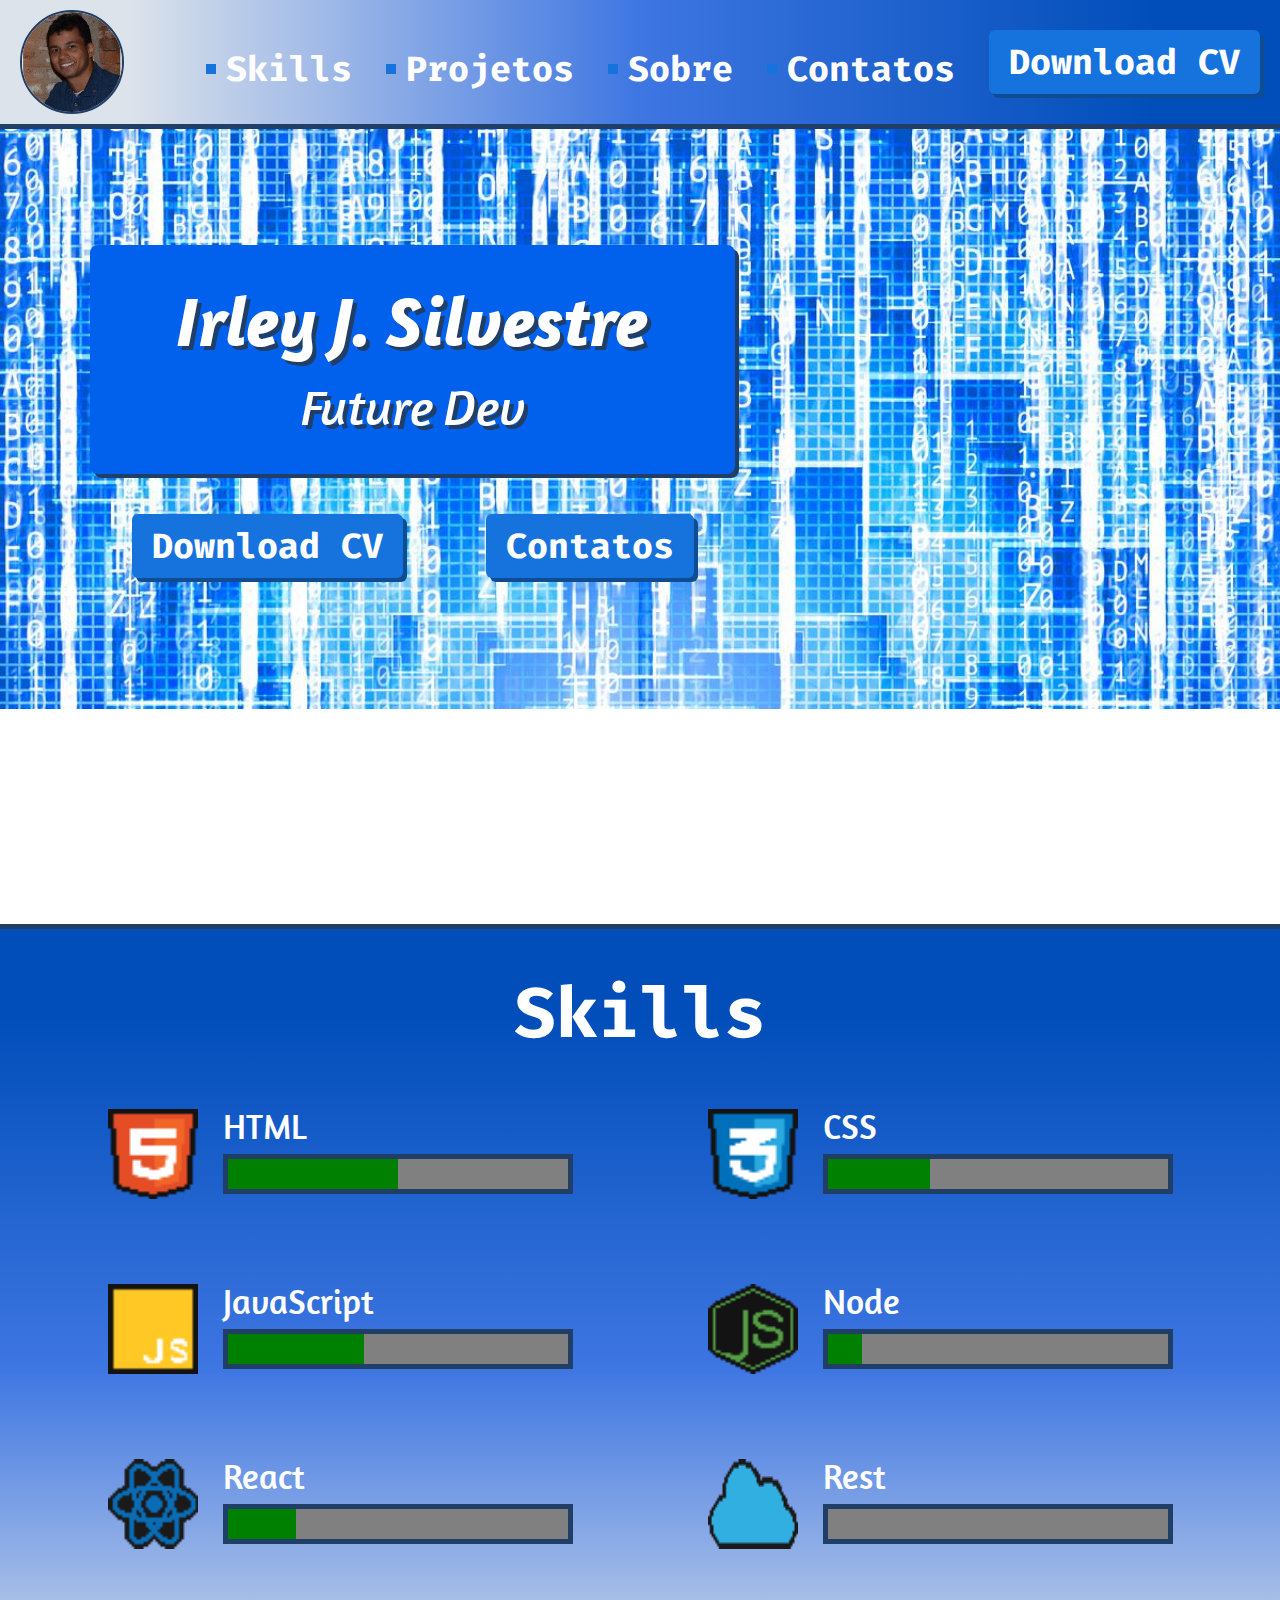
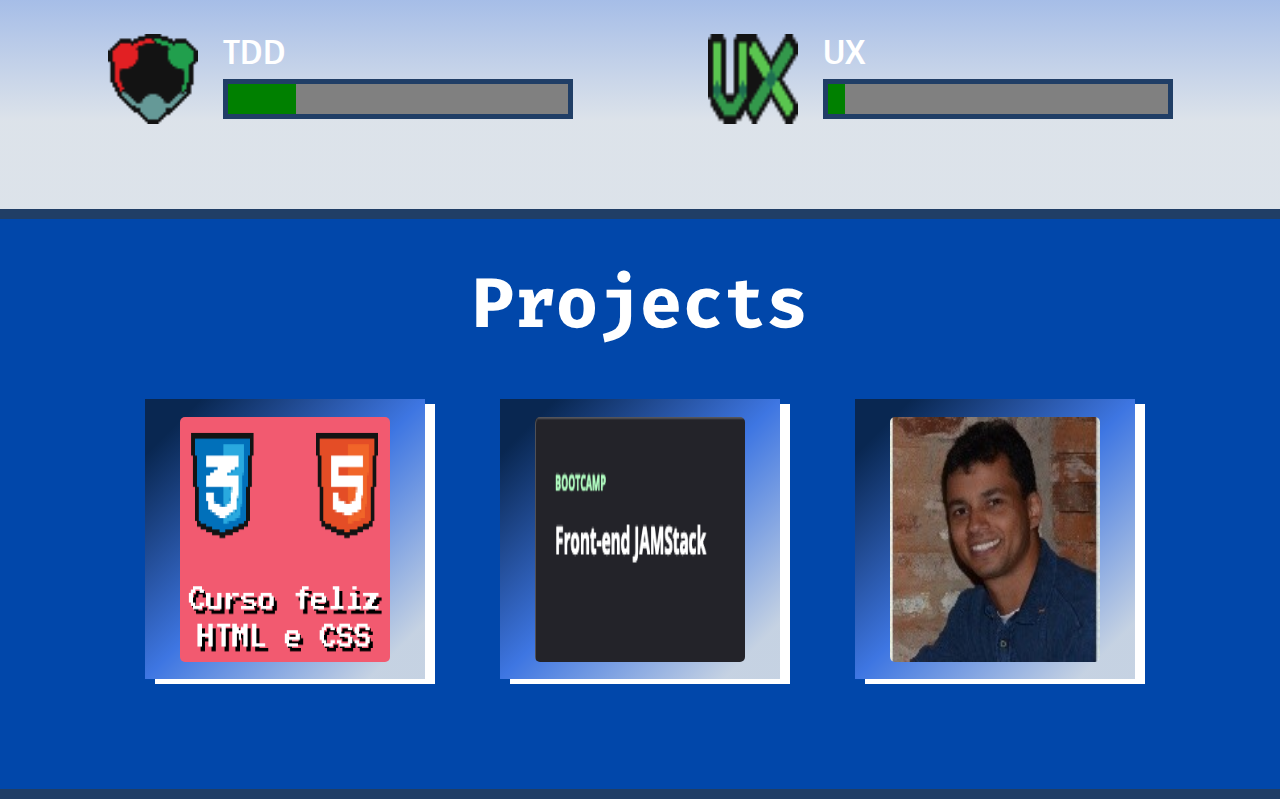
==== commit 918ccf88: "renomeado class button" ====
--- a/index.html
+++ b/index.html
@@ -19,7 +19,7 @@
         <link rel="stylesheet" href="./css/main-title.css">
         <link rel="stylesheet" href="./css/main-subtitle.css">
         <link rel="stylesheet" href="./css/main-action.css">
-        <link rel="stylesheet" href="./css/main-buttons.css">
+        <link rel="stylesheet" href="./css/main-button.css">
         <link rel="stylesheet" href="./css/main-section.css">
         <link rel="stylesheet" href="./css/skill-tec.css">
         <link rel="stylesheet" href="./css/wrapper-skill.css">
--- a/css/main-button.css
+++ b/css/main-button.css
@@ -0,0 +1,21 @@
+.main-button {
+    display: inline-block;
+    background-color: #1673DE;
+    font-weight: bold;
+    font-size: 35px;
+    color: #ffffff;
+    font-family: "Fira code", Arial, Helvetica, sans-serif;
+    text-decoration: none;
+    border-radius: 6px;
+    height: 30px;
+    line-height: 30px;
+    padding: 17px 20px;
+    margin-right: 0px;
+    box-shadow: 4px 4px 0px #0F4C91;
+    transition: transform 300ms;
+}
+
+.main-button:hover {
+
+    transform: scale(1.08);
+}
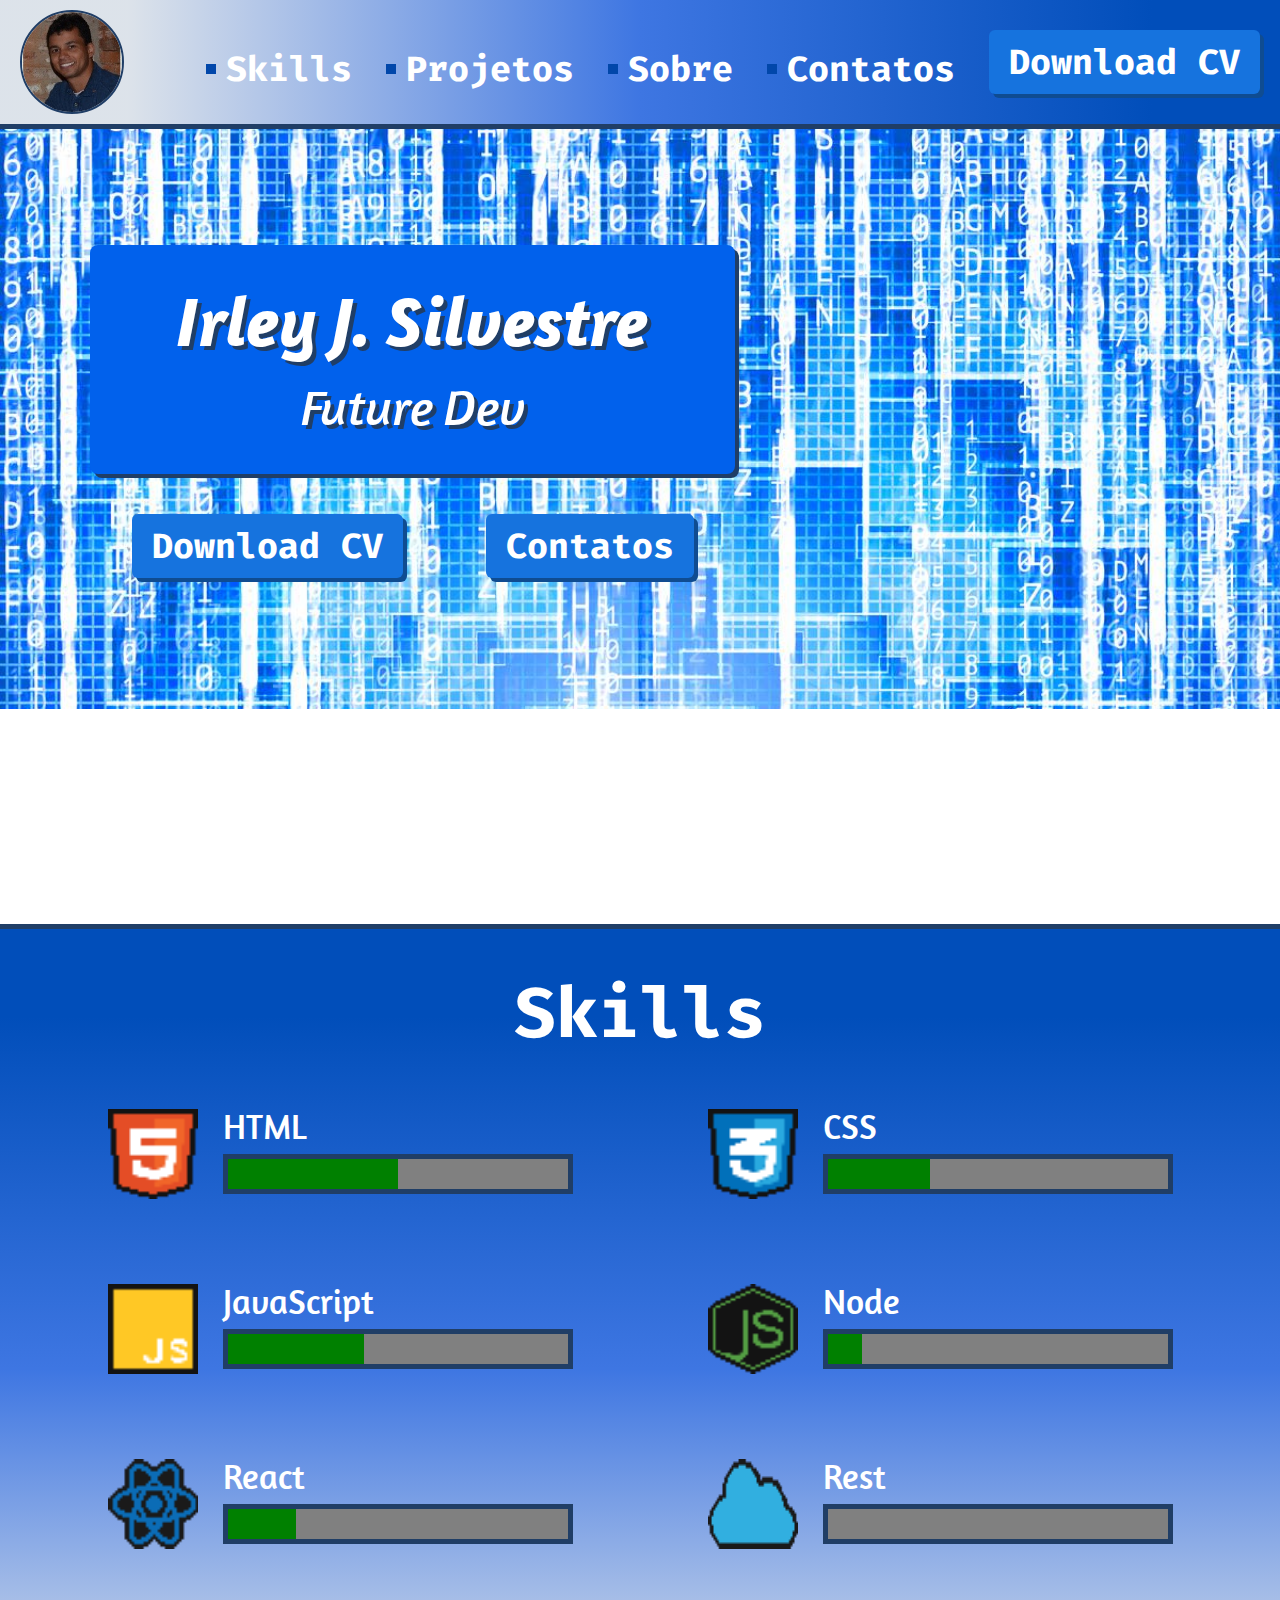
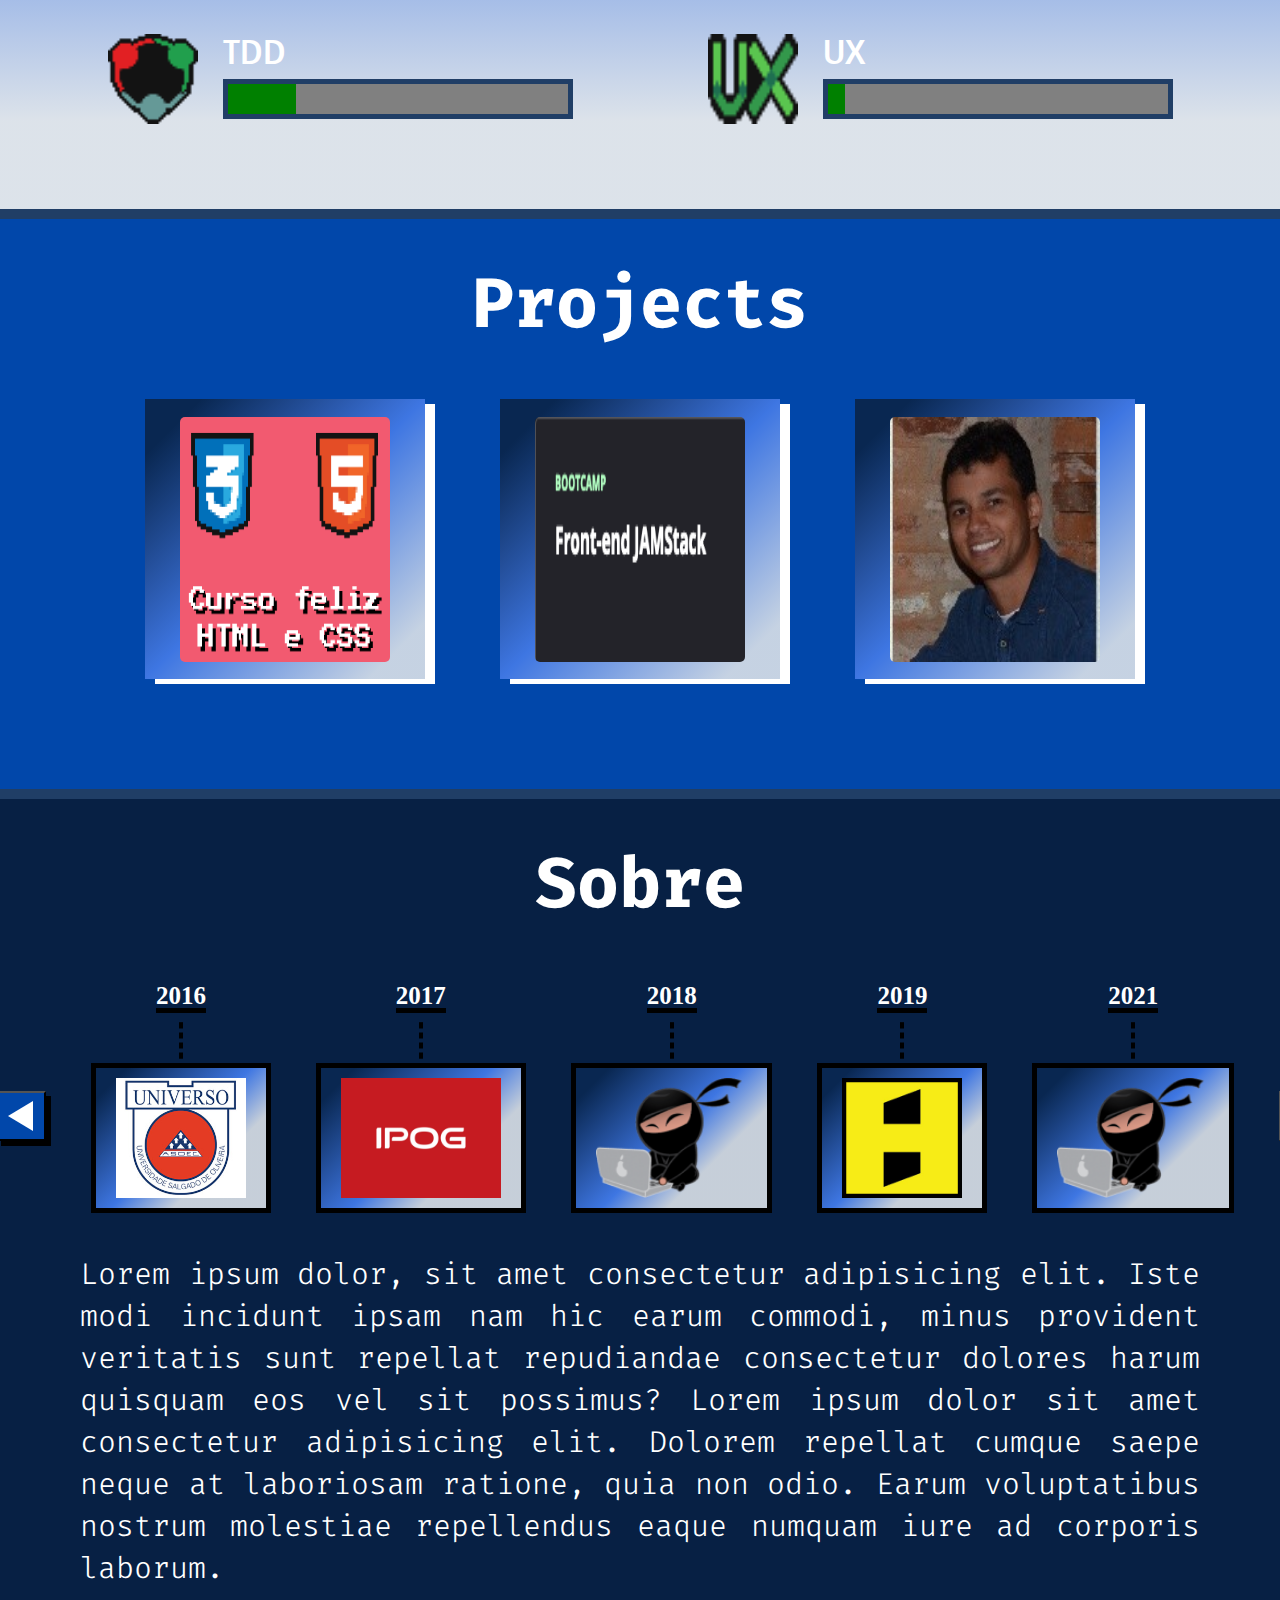
==== commit c2d56373: "section sobre implementada" ====
--- a/index.html
+++ b/index.html
@@ -1,153 +1,208 @@
 <!DOCTYPE html>
 <html lang="pt-BR">
-    <head>
-        <meta charset="UTF-8">
-        <meta http-equiv="X-UA-Compatible" content="IE=edge">
-        <meta name="viewport" content="width=device-width, initial-scale=1.0">
-
-        <title>Projeto Curso HTML e CSS Feliz</title>
-
-        <link rel="preconnect" href="https://fonts.gstatic.com">
-        <link href="https://fonts.googleapis.com/css2?family=Fira+Code:wght@300;500&display=swap" rel="stylesheet">
-        <link rel="preconnect" href="https://fonts.gstatic.com">
-        <link href="https://fonts.googleapis.com/css2?family=Amaranth:ital@0;1&display=swap" rel="stylesheet">
+
+<head>
+    <meta charset="UTF-8">
+    <meta http-equiv="X-UA-Compatible" content="IE=edge">
+    <meta name="viewport" content="width=device-width, initial-scale=1.0">
+
+    <title>Projeto Curso HTML e CSS Feliz</title>
+
+    <link rel="preconnect" href="https://fonts.gstatic.com">
+    <link href="https://fonts.googleapis.com/css2?family=Fira+Code:wght@300;500&display=swap" rel="stylesheet">
+    <link rel="preconnect" href="https://fonts.gstatic.com">
+    <link href="https://fonts.googleapis.com/css2?family=Amaranth:ital@0;1&display=swap" rel="stylesheet">
+
+    <link rel="stylesheet" href="./css/reset.css">
+    <link rel="stylesheet" href="./css/header-page.css">
+    <link rel="stylesheet" href="./css/section-banner.css">
+    <link rel="stylesheet" href="./css/main-box.css">
+    <link rel="stylesheet" href="./css/main-title.css">
+    <link rel="stylesheet" href="./css/main-subtitle.css">
+    <link rel="stylesheet" href="./css/main-action.css">
+    <link rel="stylesheet" href="./css/main-button.css">
+    <link rel="stylesheet" href="./css/main-section.css">
+    <link rel="stylesheet" href="./css/skill-tec.css">
+    <link rel="stylesheet" href="./css/wrapper-skill.css">
+    <link rel="stylesheet" href="./css/progress-bar.css">
+    <link rel="stylesheet" href="./css/card-projec.css">
+    <link rel="stylesheet" href="./css/wrapper-card.css">
+    <link rel="stylesheet" href="./css/wrapper-sobre.css">
+    <link rel="stylesheet" href="./css/button-arrow.css">
+    <link rel="stylesheet" href="./css/main-p.css">
+    <link rel="stylesheet" href="./css/node-card.css">
+
+</head>
+
+<body>
+    <header class="header-page">
+        <img class="img" src="./assets/img/img-perfil.jpg" alt="Logomarco do site">
+        <nav>
+            <a class="main-action" href="#" lang="en">Skills</a>
+            <a class="main-action" href="#">Projetos</a>
+            <a class="main-action" href="#">Sobre</a>
+            <a class="main-action" href="#">Contatos</a>
+            <a class="main-button" href="" lang="en"> Download CV </a>
+        </nav>
+    </header>
+    <section class="section-banner">
+        <div class="wrapper">
+            <div class="main-box">
+                <h1 class="main-title"> Irley J. Silvestre </h1>
+                <h2 class="main-subtitle">Future Dev</h2>
+            </div>
+
+            <div class="navigation">
+                <a class="main-button" href="#">Download CV</a>
+                <a class="main-button" href="#">Contatos</a>
+            </div>
+        </div>
+    </section>
+    <section class="main-section">
+        <h1 class="main-title -second">Skills</h1>
+        <div class="wrapper-skill">
+            <article class="skill-tec">
+                <img class="icon" src=".//assets/img/icon-html5.png" alt="Logotipo html5">
+                <div class="right">
+                    <h3 class="title">HTML</h3>
+                    <progress class="progress-bar" max="100" value="50">
+                        50%
+                    </progress>
+                </div>
+            </article>
+            <article class="skill-tec">
+                <img class="icon" src=".//assets/img/icon-css.png" alt="Logotipo CSS">
+                <div class="right">
+                    <h3 class="title">CSS</h3>
+                    <progress class="progress-bar" max="100" value="30">
+                        30%
+                    </progress>
+                </div>
+            </article>
+            <article class="skill-tec">
+                <img class="icon" src=".//assets/img/icon-js.png" alt="Logotipo Javascript">
+                <div class="right">
+                    <h3 class="title">JavaScript</h3>
+                    <progress class="progress-bar" max="100" value="40">
+                        40%
+                    </progress>
+                </div>
+            </article>
+            <article class="skill-tec">
+                <img class="icon" src=".//assets/img/icon-node-js.png" alt="Logotipo Node">
+                <div class="right">
+                    <h3 class="title">Node</h3>
+                    <progress class="progress-bar" max="100" value="10">
+                        10%
+                    </progress>
+                </div>
+            </article>
+            <article class="skill-tec">
+                <img class="icon" src=".//assets/img/icon-react.png" alt="Logotipo React">
+                <div class="right">
+                    <h3 class="title">React</h3>
+                    <progress class="progress-bar" max="100" value="20">
+                        20%
+                    </progress>
+                </div>
+            </article>
+            <article class="skill-tec">
+                <img class="icon" src=".//assets/img/icon-rest.png" alt="Logotipo Rest">
+                <div class="right">
+                    <h3 class="title">Rest</h3>
+                    <progress class="progress-bar" max="100" value="0">
+                        0%
+                    </progress>
+                </div>
+            </article>
+            <article class="skill-tec">
+                <img class="icon" src=".//assets/img/icon-tdd.png" alt="Logotipo TDD">
+                <div class="right">
+                    <h3 class="title">TDD</h3>
+                    <progress class="progress-bar" max="100" value="20">
+                        2%
+                    </progress>
+                </div>
+            </article>
+            <article class="skill-tec">
+                <img class="icon" src=".//assets/img/icon-ux.png" alt="Logotipo UX">
+                <div class="right">
+                    <h3 class="title">UX</h3>
+                    <progress class="progress-bar" max="100" value="5">
+                        5%
+                    </progress>
+                </div>
+            </article>
+        </div>
+    </section>
+    <section class="main-section -projetos">
+        <h1 class="main-title -second">Projects</h1>
+        <div class="wrapper-card">
+            <a href="https://irleysilvestre.github.io/html-css-feliz/" target="_blank">
+                <figure class="card-project">
+                    <img class="logo" src="./assets/img/html-css-feliz.png" alt="Logo curso heml feliz">
+                </figure>
+            </a>
+            <a href="https://bootcampsinstalura-n6upcvymy-irleysilvestre.vercel.app" target="_blank">
+                <figure class="card-project -mgcenter ">
+                    <img class="logo" src="./assets/img/bootcamp-front-end.png" alt="Logo curso heml feliz">
+                </figure>
+            </a>
+            <a href="#">
+                <figure class="card-project">
+                    <img class="logo" src="./assets/img/img-perfil.jpg" alt="Logo curso heml feliz">
+                </figure>
+            </a>
+        </div>
+    </section>
+    <section class="main-section -sobre">
+        <h2 class="main-title -second">Sobre</h2>
+        <div class="wrapper-sobre">
+            <button class="button-arrow -left"></button>
+            <figure class="node-card">
+                <figcaption class="title">2016</figcaption>
+                <div class="logo">
+                    <img class = "img-sobre" src="./assets/img/logo-universo.jpg" alt="logo universo" >
+                </div>
+            </figure>
+            <figure class="node-card">
+                <figcaption class="title">2017</figcaption>
+                <div class="logo">
+                    <img class = "img-sobre" src="./assets/img/logo-ipog.png" alt="logo universo" >
+                </div>
+            </figure>
+            <figure class="node-card">
+                <figcaption class="title">2018</figcaption>
+                <div class="logo">
+                    <img class = "img-sobre" src="./assets/img/logo-ninja.png" alt="logo universo" >
+                </div>
+            </figure>
+            <figure class="node-card">
+                <figcaption class="title">2019</figcaption>
+                <div class="logo">
+                    <img class = "img-sobre" src="./assets/img/logo-caelum.png" alt="logo universo" >
+                </div>
+            </figure>
+            <figure class="node-card">
+                <figcaption class="title">2021</figcaption>
+                <div class="logo">
+                    <img class = "img-sobre" src="./assets/img/logo-ninja.png" alt="logo universo" >
+                </div>
+            </figure>
+            
+            <button class="button-arrow -right"></button>
+        </div>
+
+        <p class="main-p">Lorem ipsum dolor, sit amet consectetur adipisicing elit. Iste modi incidunt ipsam nam hic earum commodi,
+            minus provident veritatis sunt repellat repudiandae consectetur dolores harum quisquam eos vel sit possimus?
+            Lorem ipsum dolor sit amet consectetur adipisicing elit. Dolorem repellat cumque saepe neque at laboriosam
+            ratione, quia non odio. Earum voluptatibus nostrum molestiae repellendus eaque numquam iure ad corporis
+            laborum.
+        </p>
         
-        <link rel="stylesheet" href="./css/reset.css">
-        <link rel="stylesheet" href="./css/header-page.css">
-        <link rel="stylesheet" href="./css/section-banner.css">
-        <link rel="stylesheet" href="./css/main-box.css">
-        <link rel="stylesheet" href="./css/main-title.css">
-        <link rel="stylesheet" href="./css/main-subtitle.css">
-        <link rel="stylesheet" href="./css/main-action.css">
-        <link rel="stylesheet" href="./css/main-button.css">
-        <link rel="stylesheet" href="./css/main-section.css">
-        <link rel="stylesheet" href="./css/skill-tec.css">
-        <link rel="stylesheet" href="./css/wrapper-skill.css">
-        <link rel="stylesheet" href="./css/progress-bar.css">
-        <link rel="stylesheet" href="./css/card-projec.css">
-        <link rel="stylesheet" href="./css/wrapper-card.css">
-
-    </head>
-    <body>
-        <header class="header-page">
-            <img class="img" src="./assets/img/img-perfil.jpg" alt="Logomarco do site">
-            <nav >
-                <a class="main-action" href="#" lang="en">Skills</a>
-                <a class="main-action" href="#">Projetos</a>
-                <a class="main-action" href="#">Sobre</a>
-                <a class="main-action" href="#">Contatos</a>
-                <a class="main-button" href="" lang="en"> Download CV </a>
-            </nav>                        
-        </header> 
-        <section class="section-banner">
-            <div class="wrapper">
-                <div class="main-box">
-                    <h1 class="main-title"> Irley J. Silvestre </h1>
-                    <h2 class="main-subtitle">Future Dev</h2>                
-                </div>
-
-                <div class="navigation">
-                    <a class="main-button" href="#">Download CV</a>
-                    <a class="main-button" href="#">Contatos</a>
-                </div>                                
-            </div>
-        </section>
-        <section class="main-section">
-            <h1 class="main-title -second">Skills</h1>
-            <div class="wrapper-skill">
-                <article class="skill-tec">
-                    <img class="icon" src=".//assets/img/icon-html5.png" alt="Logotipo html5">
-                    <div class="right">
-                        <h3 class="title">HTML</h3>
-                        <progress class="progress-bar" max="100" value="50">
-                            50%
-                        </progress>
-                    </div>
-                </article>
-                <article class="skill-tec">
-                    <img class="icon" src=".//assets/img/icon-css.png" alt="Logotipo CSS">
-                    <div class="right">
-                        <h3 class="title">CSS</h3>
-                        <progress class="progress-bar" max="100" value="30">
-                            30%
-                        </progress>
-                    </div>
-                </article>
-                <article class="skill-tec">
-                    <img class="icon" src=".//assets/img/icon-js.png" alt="Logotipo Javascript">
-                    <div class="right">
-                        <h3 class="title">JavaScript</h3>
-                        <progress class="progress-bar" max="100" value="40">
-                            40%
-                        </progress>
-                    </div>
-                </article>
-                <article class="skill-tec">
-                    <img class="icon" src=".//assets/img/icon-node-js.png" alt="Logotipo Node">
-                    <div class="right">
-                        <h3 class="title">Node</h3>
-                        <progress class="progress-bar" max="100" value="10">
-                            10%
-                        </progress>
-                    </div>
-                </article>
-                <article class="skill-tec">
-                    <img class="icon" src=".//assets/img/icon-react.png" alt="Logotipo React">
-                    <div class="right">
-                        <h3 class="title">React</h3>
-                        <progress class="progress-bar" max="100" value="20">
-                            20%
-                        </progress>
-                    </div>
-                </article>
-                <article class="skill-tec">
-                    <img class="icon" src=".//assets/img/icon-rest.png" alt="Logotipo Rest">
-                    <div class="right">
-                        <h3 class="title">Rest</h3>
-                        <progress class="progress-bar" max="100" value="0">
-                            0%
-                        </progress>
-                    </div>
-                </article>
-                <article class="skill-tec">
-                    <img class="icon" src=".//assets/img/icon-tdd.png" alt="Logotipo TDD">
-                    <div class="right">
-                        <h3 class="title">TDD</h3>
-                        <progress class="progress-bar" max="100" value="20">
-                            2%
-                        </progress>
-                    </div>
-                </article>
-                <article class="skill-tec">
-                    <img class="icon" src=".//assets/img/icon-ux.png" alt="Logotipo UX">
-                    <div class="right">
-                        <h3 class="title">UX</h3>
-                        <progress class="progress-bar" max="100" value="5">
-                            5%
-                        </progress>
-                    </div>
-                </article>
-            </div>
-        </section>
-        <section class="main-section -projetos">
-            <h1 class="main-title -second">Projects</h1>
-            <div class="wrapper-card">
-                <a href="https://irleysilvestre.github.io/html-css-feliz/" target="_blank">
-                    <figure class = "card-project">
-                        <img class="logo" src="./assets/img/html-css-feliz.png" alt="Logo curso heml feliz">
-                    </figure>
-                </a>
-                <a href="https://bootcampsinstalura-n6upcvymy-irleysilvestre.vercel.app" target="_blank">
-                    <figure class="card-project -mgcenter ">
-                        <img class="logo" src="./assets/img/bootcamp-front-end.png" alt="Logo curso heml feliz">
-                    </figure>
-                </a>
-                <a href="#">
-                    <figure class="card-project">
-                        <img class="logo" src="./assets/img/img-perfil.jpg" alt="Logo curso heml feliz">
-                    </figure>
-                </a>
-            </div>
-        </section>
-    </body>
+
+
+    </section>
+</body>
+
 </html>--- a/css/main-action.css
+++ b/css/main-action.css
@@ -11,7 +11,7 @@
 
 .main-action::before {
     content: "";
-    background-color: #1673DE;
+    background-color: #0147AA;
     width: 10px;
     height: 10px;
     margin-right: 10px;
--- a/css/main-section.css
+++ b/css/main-section.css
@@ -1,5 +1,4 @@
 .main-section {
-    background: rgb(22, 152, 222);
     background: linear-gradient(180deg, rgb(1, 78, 186) 10%, rgb(62, 118, 226) 50%, rgba(217, 224, 232, 0.91) 90%);
     border-bottom: 10px solid #203e66;
     padding-top: 50px;
@@ -10,3 +9,9 @@
     height: 520px;
 }
 
+.main-section.-sobre {
+    background: #072044;
+    ;
+    height: 780px;
+}
+
--- a/css/progress-bar.css
+++ b/css/progress-bar.css
@@ -7,5 +7,5 @@
 }
 .progress-bar::-webkit-progress-bar, 
 .progress-bar::-moz-progress-bar {
-    background-color: 379ea5;
+    background-color:#0147aa;
 }--- a/css/wrapper-sobre.css
+++ b/css/wrapper-sobre.css
@@ -0,0 +1,5 @@
+.wrapper-sobre {
+    display: flex;
+    justify-content: center;
+    align-items: center;
+}--- a/css/button-arrow.css
+++ b/css/button-arrow.css
@@ -0,0 +1,31 @@
+.button-arrow {
+    height: 50px;
+    width: 50px;
+    background-color: #0147aa;
+    box-shadow: 5px 5px 0 #000;
+    cursor: pointer;
+    margin-left: 45px;
+}
+
+.button-arrow.-left::before{
+    content: '';
+    display: block;
+    box-sizing: border-box;
+    width: 20px;
+    height: 20px;
+    border: 15px solid transparent;
+    border-right: 25px solid #fff;
+    transform: translateX(-11px);
+
+}
+
+.button-arrow.-right::before {
+    content: '';
+    display: block;
+    box-sizing: border-box;
+    width: 20px;
+    height: 20px;
+    border: 15px solid transparent;
+    border-left: 25px solid #fff;
+    transform: translateX(6px);
+}--- a/css/main-p.css
+++ b/css/main-p.css
@@ -0,0 +1,10 @@
+.main-p{
+    text-align: justify;  
+    color: #fff;  
+    font-family: "Fira code", Arial, Helvetica, sans-serif;
+    font-size: 30px;
+    margin-left: 80px;
+    margin-right: 80px;
+    line-height: 1.4;
+    font-weight: 300;
+}--- a/css/node-card.css
+++ b/css/node-card.css
@@ -0,0 +1,41 @@
+.node-card {
+    display: inline-flex;
+    flex-direction: column;
+    align-items: center;
+    margin-left: 45px;
+}
+
+.node-card::before {
+    content: '';
+    box-sizing: border-box;
+    height: 0;
+    width: 36px;
+    border: 2.3px dashed #000;
+    transform: rotate(90deg) translateX(165%);
+    bottom: 140px;
+}
+
+.node-card .title{
+    font-size: 25px;
+    font-weight: bold;
+    color: #fff;
+    margin-bottom: 50px;   
+    border-bottom: 5px #000 solid;
+}
+
+.node-card .logo {
+    display: flex;
+    align-items: center;
+    background: linear-gradient(135deg, rgb(9, 39, 81) 10%, rgb(62, 118, 226) 50%, rgba(217, 224, 232, 0.91) 70%);
+    height: 140px;
+    border: 5px solid #000;
+    padding-left: 20px;
+    padding-right: 20px;
+    margin-bottom: 40px;
+
+}
+
+.node-card .img-sobre{
+    height: 120px;
+}
+
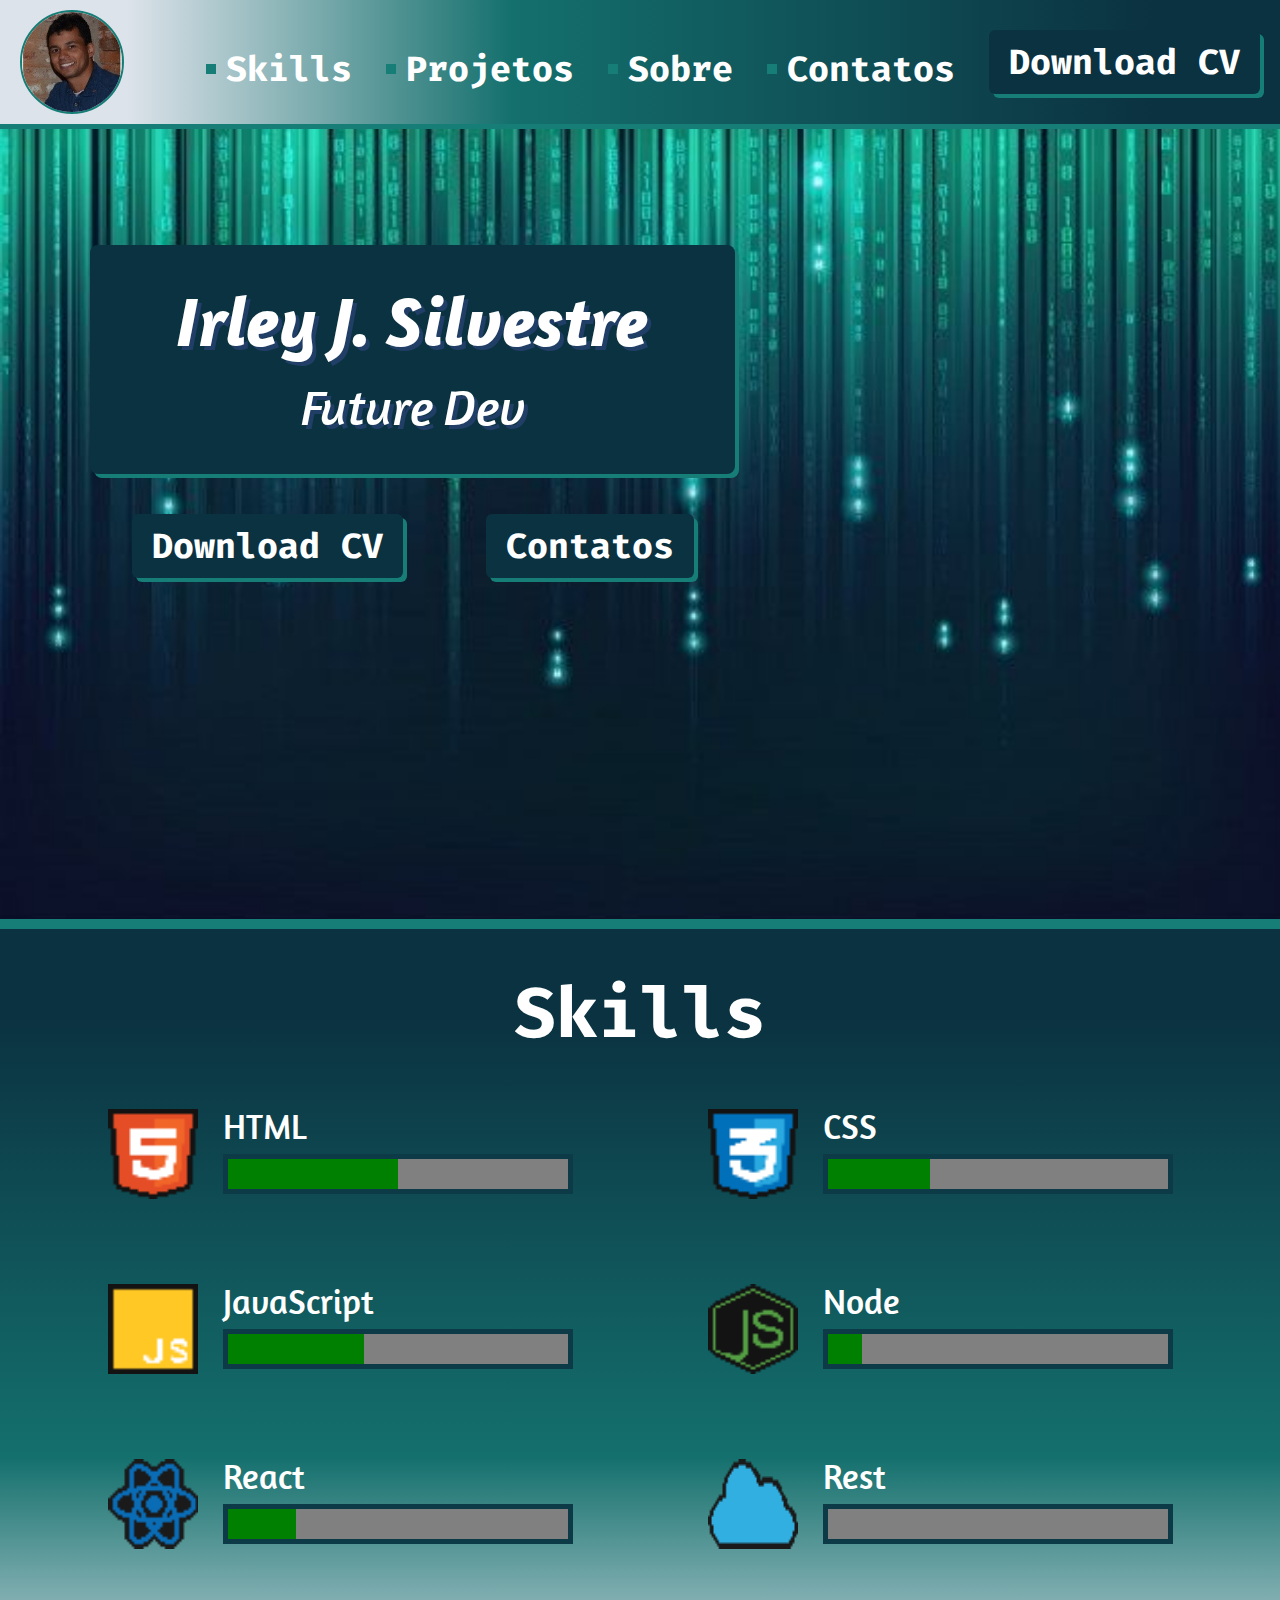
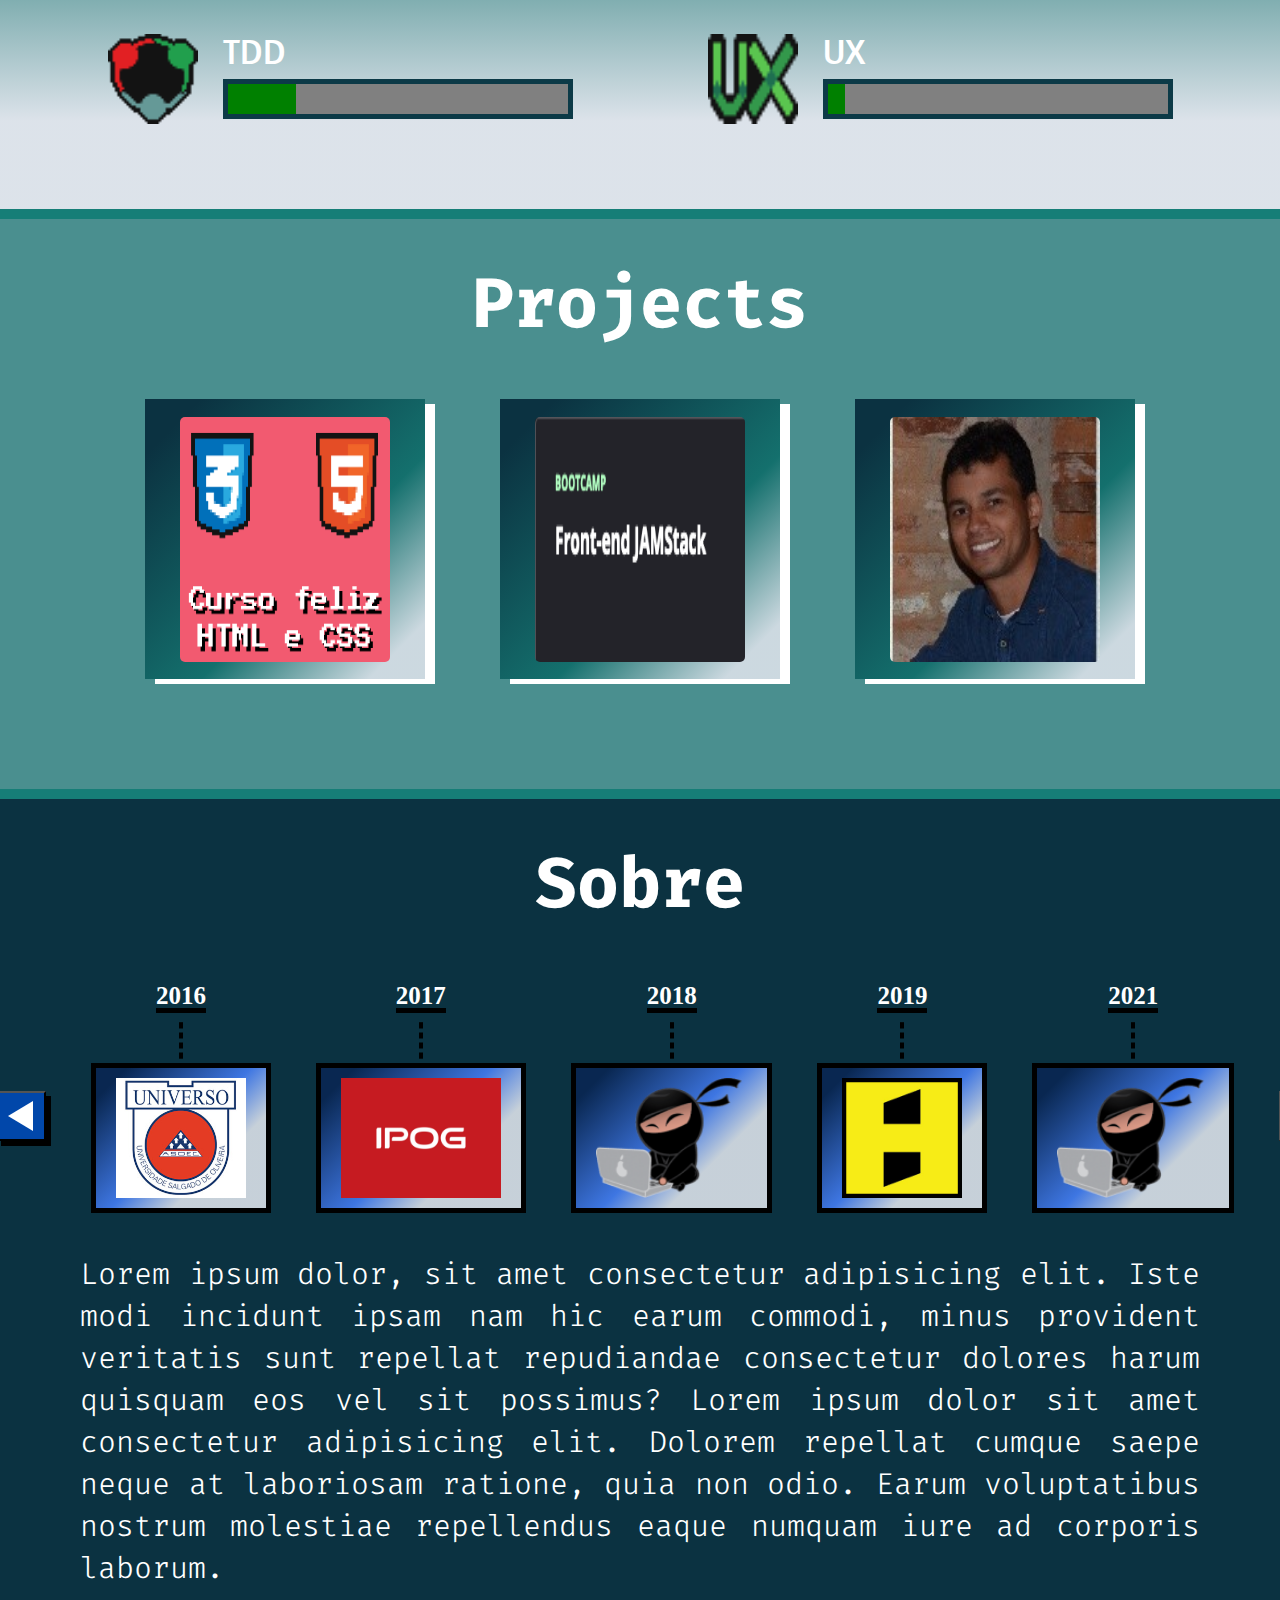
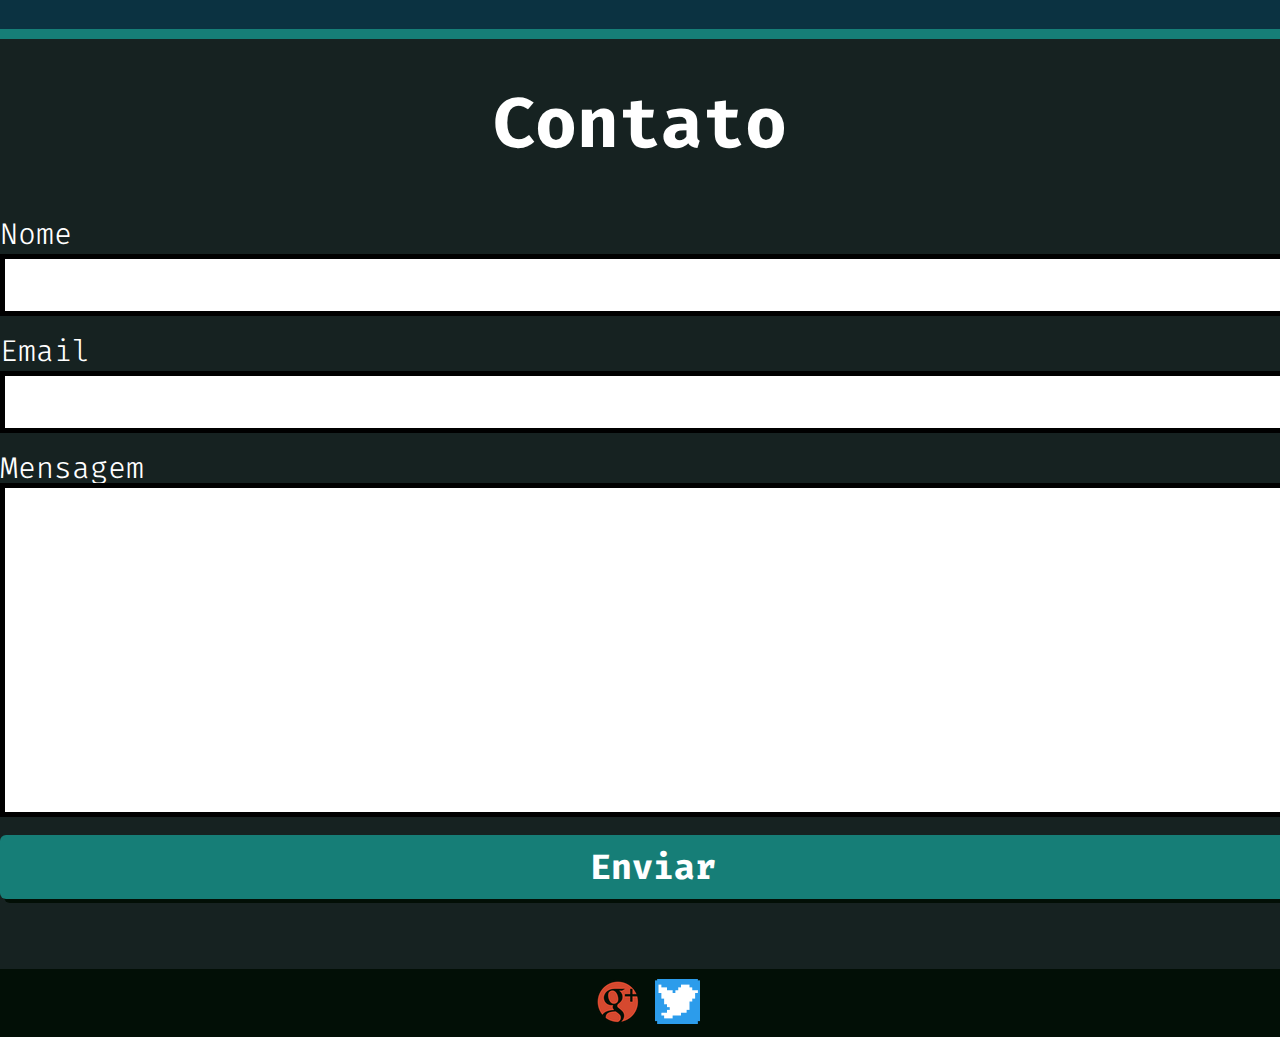
==== commit 3bf14f6c: "Incluido Form Contado e Rodape" ====
--- a/index.html
+++ b/index.html
@@ -31,6 +31,9 @@
     <link rel="stylesheet" href="./css/button-arrow.css">
     <link rel="stylesheet" href="./css/main-p.css">
     <link rel="stylesheet" href="./css/node-card.css">
+    <link rel="stylesheet" href="./css/frm-contato.css">
+
+
 
 </head>
 
@@ -203,6 +206,31 @@
 
 
     </section>
+
+    <section class="main-section -contato">
+        <h2 class="main-title -second">Contato</h2>
+
+        <form class="frm-contato" action="">
+            <label class="label" for="nome">Nome</label>
+            <input class="input-text" type=" text" >
+            <label class="label" for=" email">Email</label>
+            <input class="input-text" type="email" >
+            <label class="label" for=" mensagem">Mensagem</label>
+            <textarea class="input-textarea" name="mensagem" id="" ></textarea>
+            <a class="main-button -form"  href="#">Enviar</a>
+
+        </form>
+
+        
+    </section>
+    <section class="main-section -rede-social">
+        <a href="#">            
+            <img class="img-contato" src="./assets/img/google_circle_color-512.png" alt="Logo Google">
+        </a>
+        <a href="#">
+            <img class="img-contato" src="./assets/img/twitter 1.png" alt="Logo twitter">
+        </a>
+    </section>
 </body>
 
 </html>--- a/css/header-page.css
+++ b/css/header-page.css
@@ -2,13 +2,13 @@
     display: flex;
     align-items: center;
     justify-content: space-between;
-    background: linear-gradient(270deg, rgb(1, 78, 186) 10%, rgb(62, 118, 226) 50%, rgba(217, 224, 232, 0.91) 90%);
-    border-bottom: 5px solid #203e66;
+    background: linear-gradient(270deg, rgb(11, 50, 65) 10%, rgb(20, 112, 109) 60%, rgba(217, 224, 232, 0.91) 90%);
+    border-bottom: 5px solid #167E77;
     padding: 10px 20px;
 }
 .img {
     border-radius: 50%;
-    border: 2px solid #203e66;
+    border: 2px solid #167E77;
     height: 100px;
 }
 
--- a/css/section-banner.css
+++ b/css/section-banner.css
@@ -1,9 +1,9 @@
 .section-banner {
-    background-image: url(../assets/img/BannerMatrix.png);
+    background-image: url(../assets/img/matrix.jpg);
     background-repeat: no-repeat;
     background-size: 100%;
     box-sizing: border-box;
-    border-bottom: 5px solid #203e66;
+    border-bottom: 10px solid #167E77;
     height: 800px;
     padding-top: 116px;
     padding-left: 90px;
--- a/css/main-box.css
+++ b/css/main-box.css
@@ -1,6 +1,6 @@
 .main-box {
-    background-color: #0161ec;
-    box-shadow: 4px 4px 0px #203e66;
+    background-color: #0b3241;
+    box-shadow: 4px 4px 0px #167E77;
     border-radius: 8px;
     display: inline-block;
     text-align: center;
--- a/css/main-action.css
+++ b/css/main-action.css
@@ -11,7 +11,7 @@
 
 .main-action::before {
     content: "";
-    background-color: #0147AA;
+    background-color:#167E77;
     width: 10px;
     height: 10px;
     margin-right: 10px;
--- a/css/main-button.css
+++ b/css/main-button.css
@@ -1,6 +1,6 @@
 .main-button {
     display: inline-block;
-    background-color: #1673DE;
+    background-color: #0b3241;
     font-weight: bold;
     font-size: 35px;
     color: #ffffff;
@@ -11,7 +11,7 @@
     line-height: 30px;
     padding: 17px 20px;
     margin-right: 0px;
-    box-shadow: 4px 4px 0px #0F4C91;
+    box-shadow: 4px 4px 0px #167E77;
     transition: transform 300ms;
 }
 
@@ -19,3 +19,10 @@
 
     transform: scale(1.08);
 }
+
+.main-button.-form {
+    width: 1265px;
+    text-align: center;
+    box-shadow: 4px 4px 0px rgb(2, 15, 6);
+    background-color: #167E77;
+}
--- a/css/main-section.css
+++ b/css/main-section.css
@@ -1,17 +1,45 @@
 .main-section {
-    background: linear-gradient(180deg, rgb(1, 78, 186) 10%, rgb(62, 118, 226) 50%, rgba(217, 224, 232, 0.91) 90%);
-    border-bottom: 10px solid #203e66;
+    background: linear-gradient(180deg, rgb(11, 50, 65) 10%, rgb(20, 112, 109) 60%, rgba(217, 224, 232, 0.91) 90%);
+    border-bottom: 10px solid #167E77;
     padding-top: 50px;
 }
 
 .main-section.-projetos {
-    background: #0147aa;
+    background: #4a8f8f;
     height: 520px;
 }
 
 .main-section.-sobre {
-    background: #072044;
-    ;
+    background:rgb(11, 50, 65);
     height: 780px;
 }
+.main-section.-contato {
+    background: #162221;
+    height: 880px;
+    border-bottom: 0px;
+}
 
+.main-section.-rede-social{
+    display: flex;
+    justify-content: center;
+    align-items: center;
+    background: rgb(2, 15, 6);
+    padding-top: 0px;
+    border-bottom: 0px;
+    margin-left: auto;
+    margin-right: auto;
+
+
+}
+.main-section.-rede-social .img-contato {
+    margin-left: 15px;
+    margin-top: 10px;
+    margin-bottom: 10px;
+    border-bottom: 0px;
+    padding-top: 0px;
+
+}
+
+
+
+
--- a/css/progress-bar.css
+++ b/css/progress-bar.css
@@ -1,11 +1,11 @@
 .progress-bar {
     box-sizing: border-box;
     background-color: #fff;
-    border: 5px solid #203e66;
+    border: 5px solid #0c3a47;
     height: 40px;
 
 }
 .progress-bar::-webkit-progress-bar, 
 .progress-bar::-moz-progress-bar {
-    background-color:#0147aa;
+    background-color:#1c7572;
 }--- a/css/card-projec.css
+++ b/css/card-projec.css
@@ -4,7 +4,7 @@
     align-items: center;
     width: 280px;
     height: 280px;
-    background:  linear-gradient(135deg, rgb(9, 39, 81) 10%, rgb(62, 118, 226) 50%, rgba(217, 224, 232, 0.91) 90%);
+    background: linear-gradient(135deg, rgb(11, 50, 65) 10%, rgb(20, 112, 109) 60%, rgba(217, 224, 232, 0.91) 90%);
     box-shadow: 10px 5px  0 #fff;
     font-size: 30px;
     transition: transform 300ms;
--- a/css/node-card.css
+++ b/css/node-card.css
@@ -23,6 +23,8 @@
     border-bottom: 5px #000 solid;
 }
 
+
+
 .node-card .logo {
     display: flex;
     align-items: center;
--- a/css/frm-contato.css
+++ b/css/frm-contato.css
@@ -0,0 +1,34 @@
+.frm-contato{
+    display: block;
+    width: 1360px;
+    height: 550px;
+    margin-right: auto;
+    margin-left: auto;
+}
+
+.label {
+    box-sizing: border-box;
+    font-family: "Fira code", Arial, Helvetica, sans-serif;
+    font-size: 30px;
+    font-weight: 300;
+    color: #fff;
+    
+}
+
+.input-text {
+    width: 1300px;
+    height: 50px;
+    font-size: 40px;
+    border: 5px solid #000;
+    margin-bottom: 20px;
+    margin-top: 5px;
+    padding-left: 10px;
+}
+
+.input-textarea {
+    width: 1300px;
+    height: 320px;
+    font-size: 40px;
+    margin-bottom: 15px;
+    border: 5px solid #000;
+}